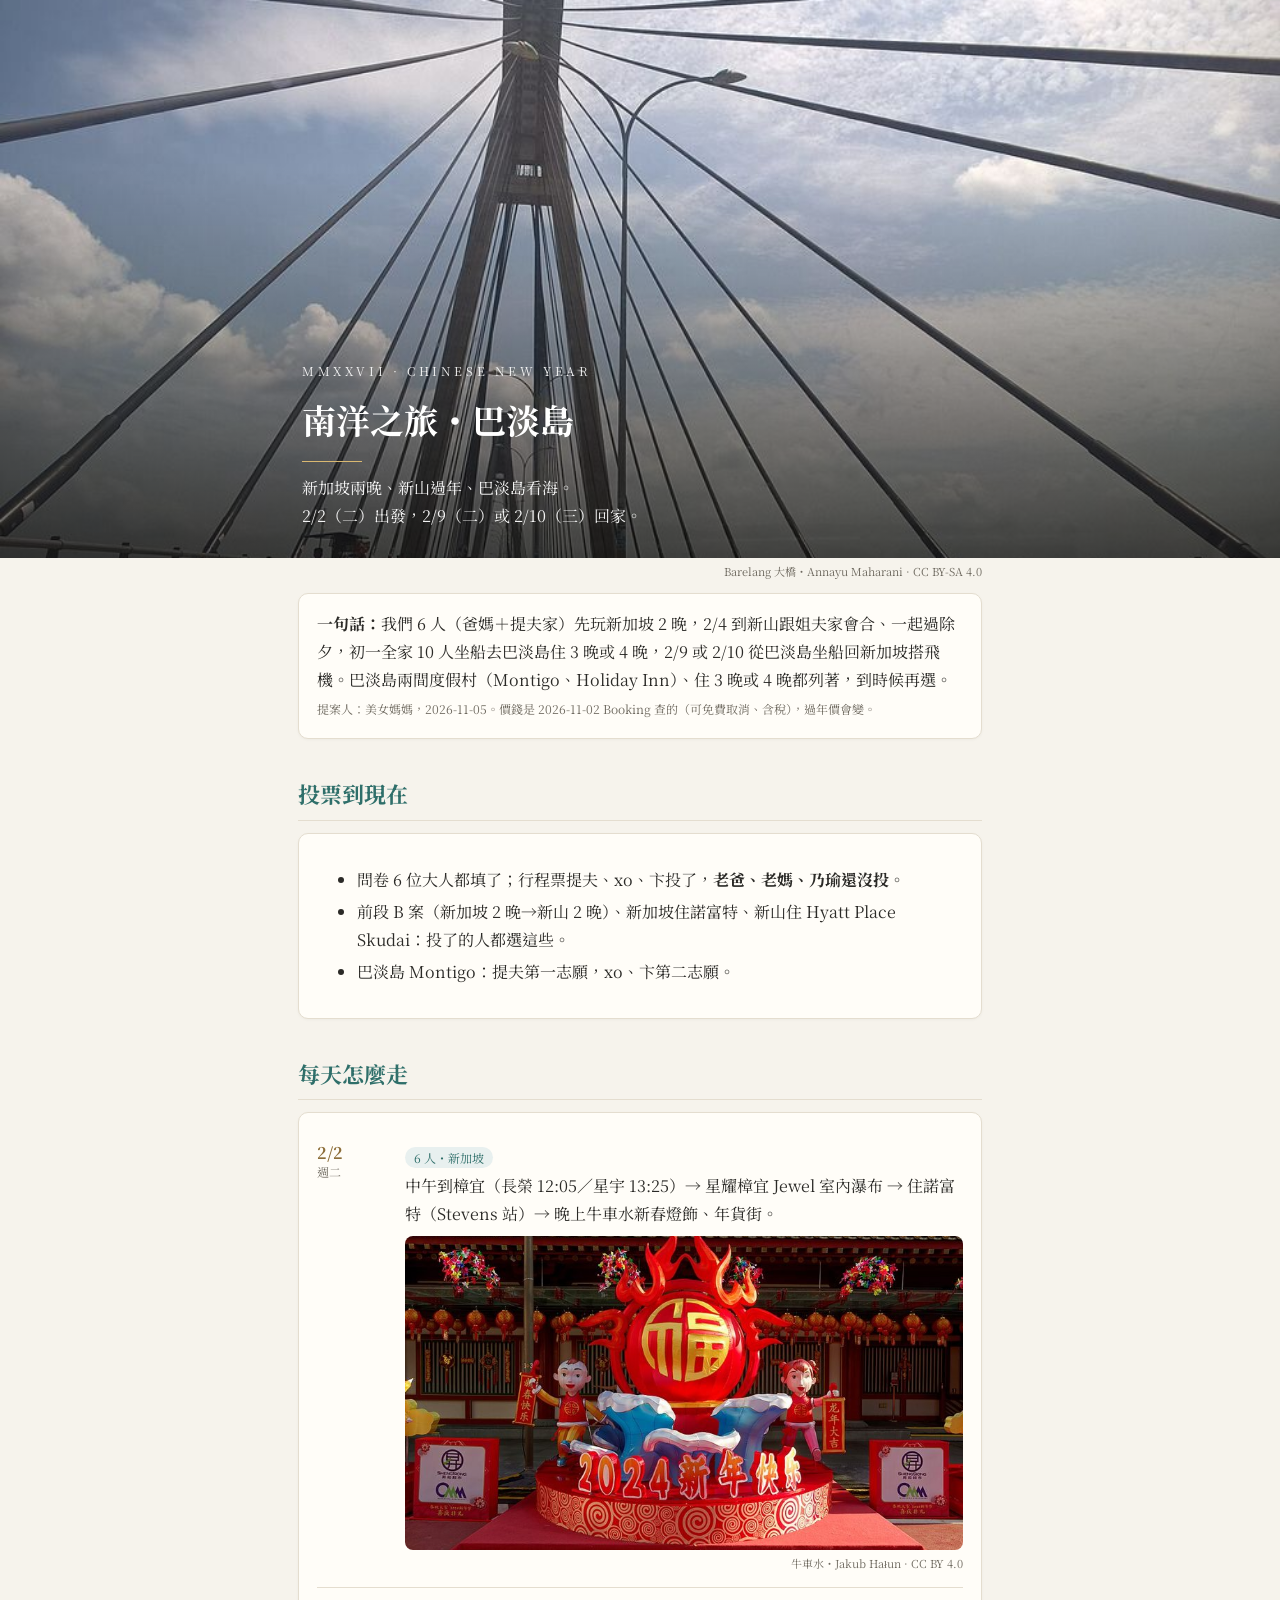
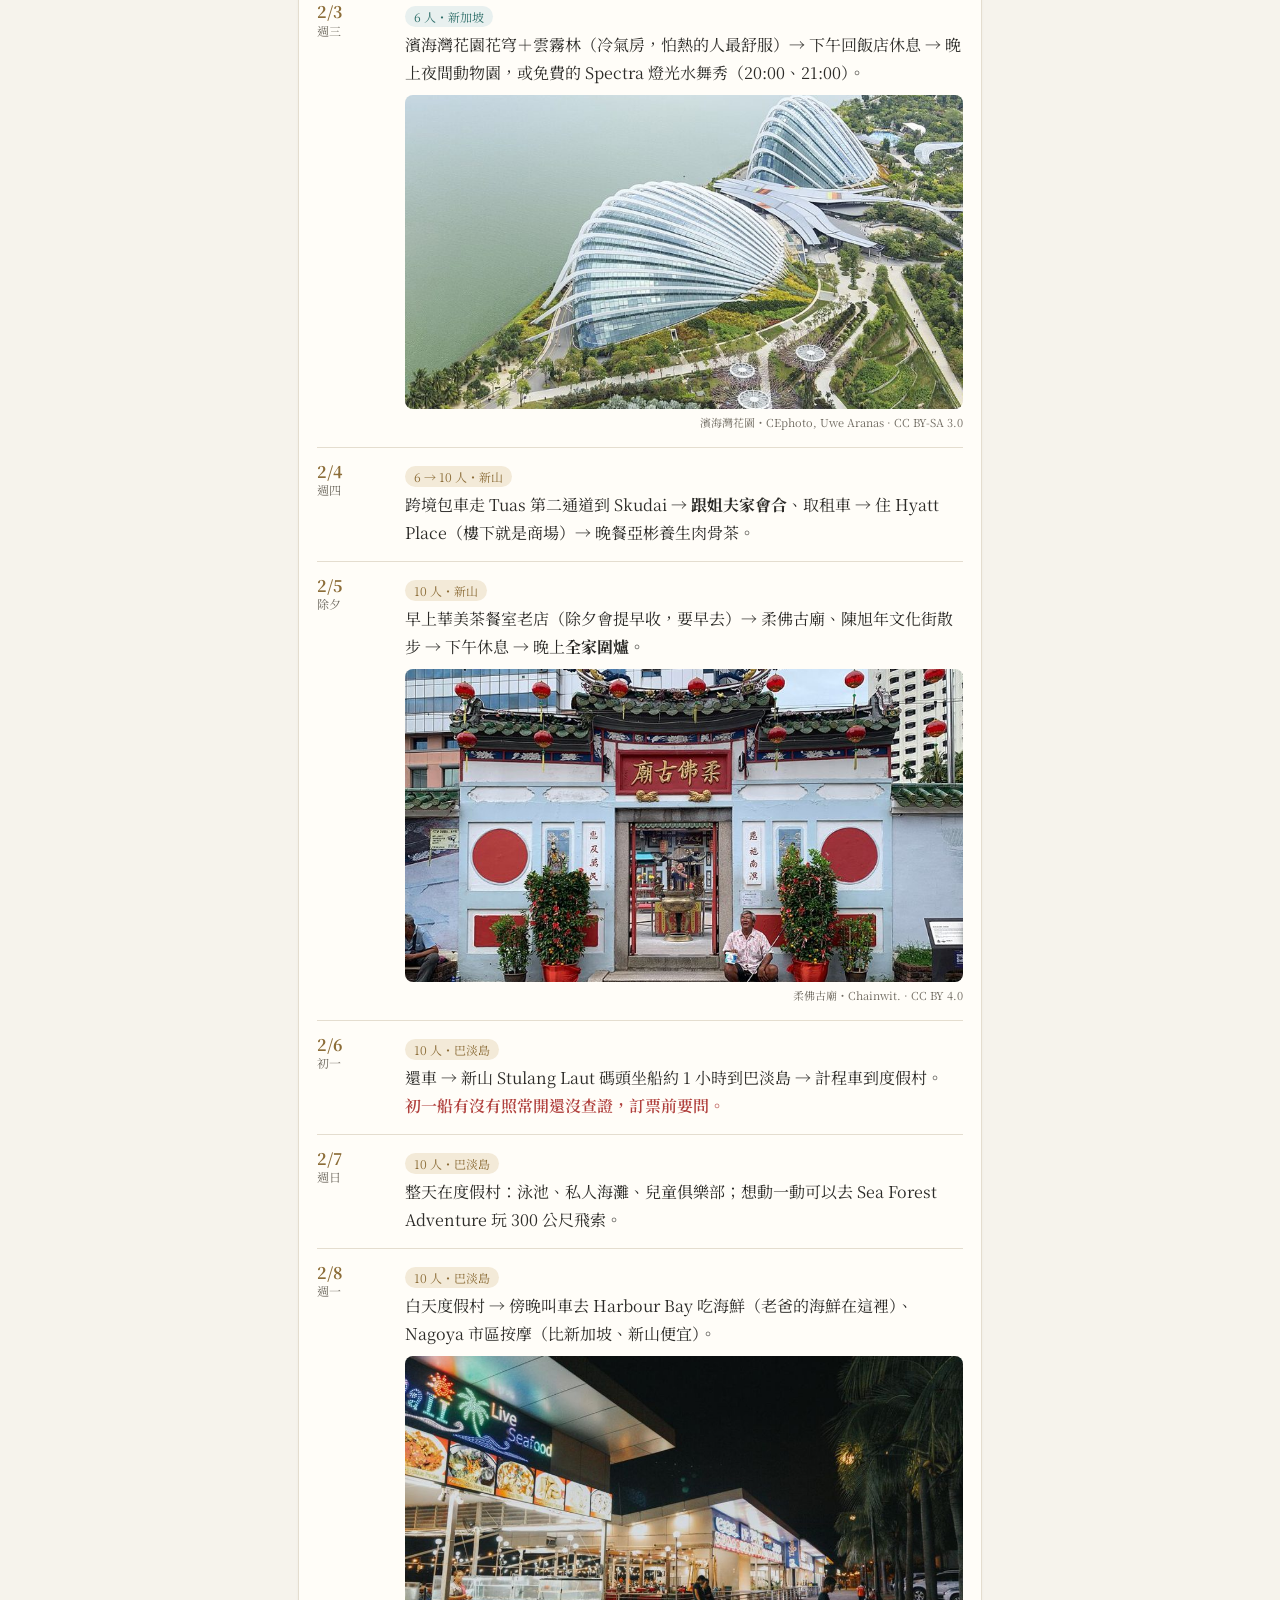
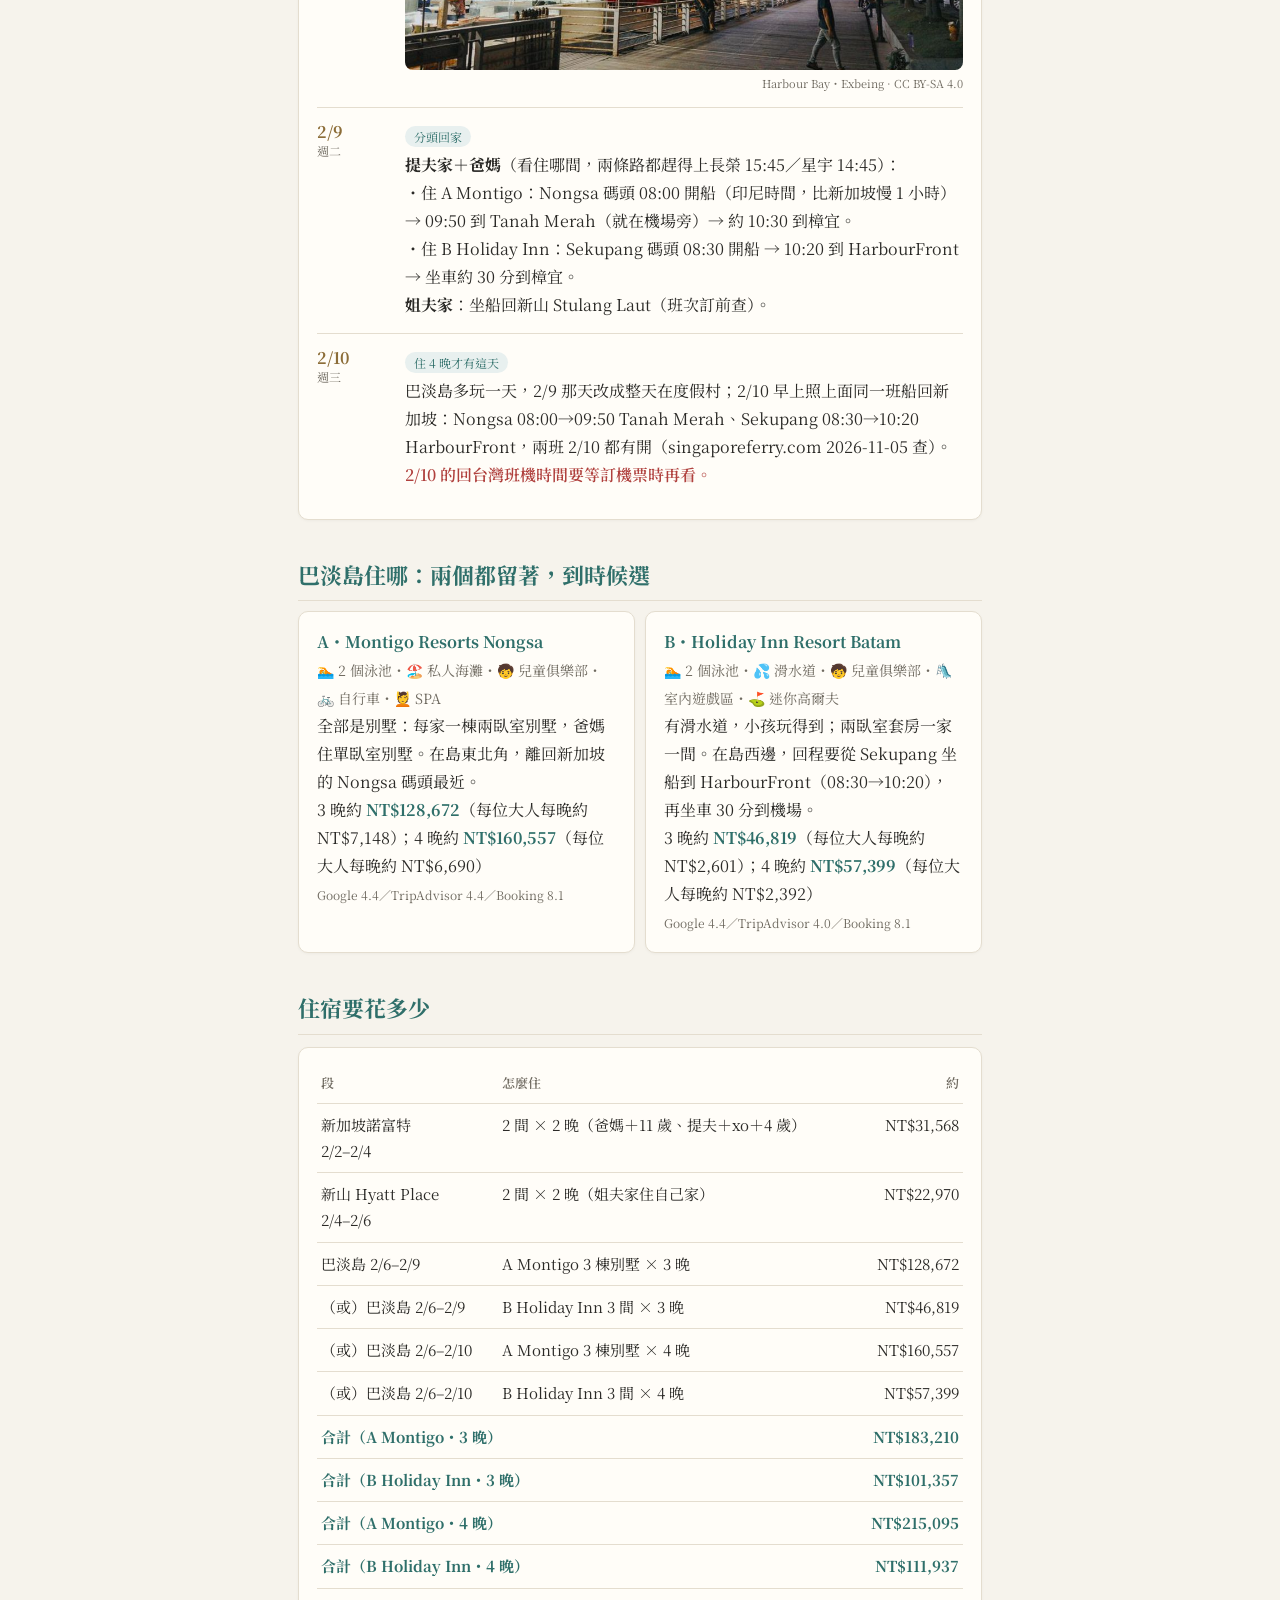
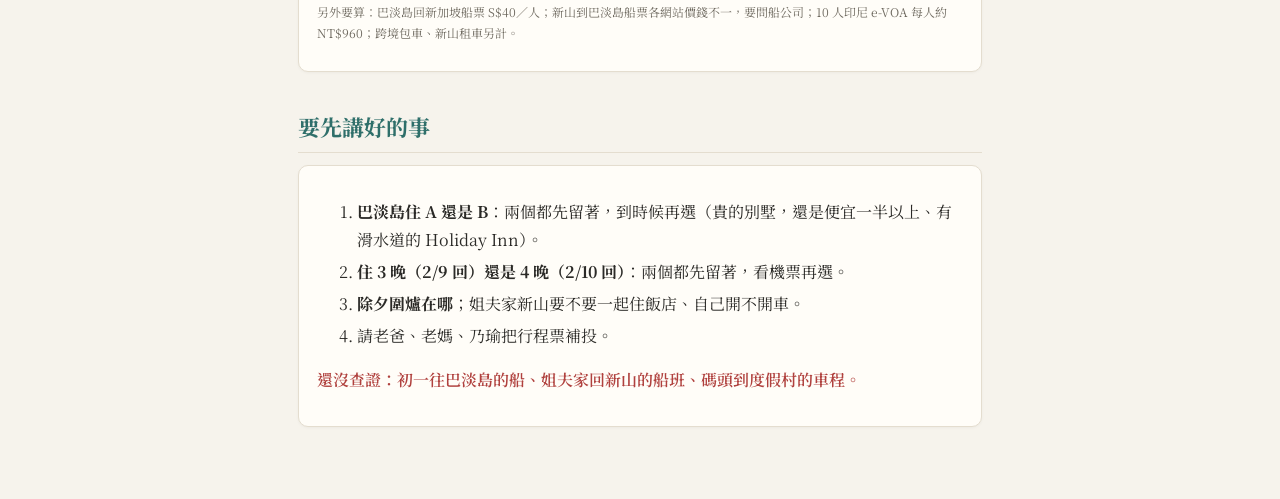
==== batam.html @ 380baaee "加巴淡島完整提案頁（兩間飯店、3/4 晚都列） Co-Authored-By: Claude Opus 5.5 <noreply@anthropic.com>" ====
<!doctype html><html lang="zh-Hant"><head><meta charset="utf-8"><meta name="viewport" content="width=device-width,initial-scale=1">
<title>南洋之旅 2027・巴淡島提案</title>
<link href="https://fonts.googleapis.com/css2?family=Noto+Serif+TC:wght@400;600;700&display=swap" rel="stylesheet">
<style>
:root{--bg:#f6f3ec;--card:#fffdf8;--ink:#2b2a27;--mute:#6f6a60;--line:#e4ddcf;--gold:#8c6d38;--sea:#2f6f6a;--red:#b0413e}
*{box-sizing:border-box}body{margin:0;background:var(--bg);color:var(--ink);font:16px/1.75 "Noto Serif TC",serif}
.wrap{max-width:720px;margin:0 auto;padding:0 18px 60px}
.hero{position:relative;height:62vh;min-height:360px;background:#234 url(https://kuostve.github.io/family-trip/img/area-batam-1.jpg) center/cover;color:#fff;display:flex;align-items:flex-end}
.hero:after{content:"";position:absolute;inset:0;background:linear-gradient(transparent 30%,rgba(0,0,0,.6))}
.hero div{position:relative;z-index:1;padding:28px 22px;max-width:720px;margin:0 auto;width:100%}
.hero small{letter-spacing:.3em;font-size:12px;opacity:.9}.hero h1{font-size:34px;margin:6px 0 4px;font-weight:700}
.hero p{margin:0;opacity:.95}.hero hr{width:60px;border:0;border-top:1px solid #d9b871;margin:12px 0}
.credit{font-size:11px;color:var(--mute);text-align:right;margin:4px 0 0}
h2{font-size:22px;color:var(--sea);margin:36px 0 10px;border-bottom:1px solid var(--line);padding-bottom:6px}
.card{background:var(--card);border:1px solid var(--line);border-radius:10px;padding:16px 18px;margin:12px 0;box-shadow:0 1px 3px rgba(0,0,0,.04)}
.day{display:grid;grid-template-columns:76px 1fr;gap:12px;padding:14px 0;border-bottom:1px solid var(--line)}
.day:last-child{border:0}.d{color:var(--gold);font-weight:700;line-height:1.3}.d span{display:block;font-size:12px;color:var(--mute);font-weight:400}
.who{display:inline-block;font-size:12px;background:#e8f0ef;color:var(--sea);border-radius:20px;padding:0 9px;margin-bottom:4px}
.who.all{background:#f3ead8;color:var(--gold)}
.pic{width:100%;aspect-ratio:16/9;object-fit:cover;border-radius:8px;margin:8px 0 0;display:block}
table{width:100%;border-collapse:collapse;font-size:15px}td,th{border-bottom:1px solid var(--line);padding:8px 4px;text-align:left;vertical-align:top}
th{color:var(--mute);font-weight:600;font-size:13px}.num{text-align:right;white-space:nowrap}
.tot td{font-weight:700;color:var(--sea)}.warn{color:var(--red);font-weight:600}
.opt{display:grid;grid-template-columns:1fr 1fr;gap:10px}.opt .card{margin:0}
.opt b{color:var(--sea)}.fac{font-size:14px;color:var(--mute)}
ol li,ul li{margin:4px 0}.src{font-size:12px;color:var(--mute)}
a{color:var(--sea)}
@media(max-width:480px){.opt{grid-template-columns:1fr}.hero h1{font-size:28px}}
</style></head><body>
<header class="hero"><div><small>MMXXVII · CHINESE NEW YEAR</small><h1>南洋之旅・巴淡島</h1><hr><p>新加坡兩晚、新山過年、巴淡島看海。<br>2/2（二）出發，2/9（二）或 2/10（三）回家。</p></div></header>
<div class="wrap">
<p class="credit">Barelang 大橋・Annayu Maharani · CC BY-SA 4.0</p>

<div class="card"><b>一句話：</b>我們 6 人（爸媽＋提夫家）先玩新加坡 2 晚，2/4 到新山跟姐夫家會合、一起過除夕，初一全家 10 人坐船去巴淡島住 3 晚或 4 晚，2/9 或 2/10 從巴淡島坐船回新加坡搭飛機。巴淡島兩間度假村（Montigo、Holiday Inn）、住 3 晚或 4 晚都列著，到時候再選。<br><span class="src">提案人：美女媽媽，2026-11-05。價錢是 2026-11-02 Booking 查的（可免費取消、含稅），過年價會變。</span></div>

<h2>投票到現在</h2>
<div class="card"><ul>
<li>問卷 6 位大人都填了；行程票提夫、xo、卞投了，<b>老爸、老媽、乃瑜還沒投</b>。</li>
<li>前段 B 案（新加坡 2 晚→新山 2 晚）、新加坡住諾富特、新山住 Hyatt Place Skudai：投了的人都選這些。</li>
<li>巴淡島 Montigo：提夫第一志願，xo、卞第二志願。</li>
</ul></div>

<h2>每天怎麼走</h2>
<div class="card">
<div class="day"><div class="d">2/2<span>週二</span></div><div><span class="who">6 人・新加坡</span><br>中午到樟宜（長榮 12:05／星宇 13:25）→ 星耀樟宜 Jewel 室內瀑布 → 住諾富特（Stevens 站）→ 晚上牛車水新春燈飾、年貨街。<img class="pic" src="https://kuostve.github.io/family-trip/img/pic-s1.jpg" alt="牛車水新春燈飾"><p class="credit">牛車水・Jakub Hałun · CC BY 4.0</p></div></div>
<div class="day"><div class="d">2/3<span>週三</span></div><div><span class="who">6 人・新加坡</span><br>濱海灣花園花穹＋雲霧林（冷氣房，怕熱的人最舒服）→ 下午回飯店休息 → 晚上夜間動物園，或免費的 Spectra 燈光水舞秀（20:00、21:00）。<img class="pic" src="https://kuostve.github.io/family-trip/img/pic-a22.jpg" alt="濱海灣花園"><p class="credit">濱海灣花園・CEphoto, Uwe Aranas · CC BY-SA 3.0</p></div></div>
<div class="day"><div class="d">2/4<span>週四</span></div><div><span class="who all">6 → 10 人・新山</span><br>跨境包車走 Tuas 第二通道到 Skudai → <b>跟姐夫家會合</b>、取租車 → 住 Hyatt Place（樓下就是商場）→ 晚餐亞彬養生肉骨茶。</div></div>
<div class="day"><div class="d">2/5<span>除夕</span></div><div><span class="who all">10 人・新山</span><br>早上華美茶餐室老店（除夕會提早收，要早去）→ 柔佛古廟、陳旭年文化街散步 → 下午休息 → 晚上<b>全家圍爐</b>。<img class="pic" src="https://kuostve.github.io/family-trip/img/pic-a14.jpg" alt="柔佛古廟"><p class="credit">柔佛古廟・Chainwit. · CC BY 4.0</p></div></div>
<div class="day"><div class="d">2/6<span>初一</span></div><div><span class="who all">10 人・巴淡島</span><br>還車 → 新山 Stulang Laut 碼頭坐船約 1 小時到巴淡島 → 計程車到度假村。<br><span class="warn">初一船有沒有照常開還沒查證，訂票前要問。</span></div></div>
<div class="day"><div class="d">2/7<span>週日</span></div><div><span class="who all">10 人・巴淡島</span><br>整天在度假村：泳池、私人海灘、兒童俱樂部；想動一動可以去 Sea Forest Adventure 玩 300 公尺飛索。</div></div>
<div class="day"><div class="d">2/8<span>週一</span></div><div><span class="who all">10 人・巴淡島</span><br>白天度假村 → 傍晚叫車去 Harbour Bay 吃海鮮（老爸的海鮮在這裡）、Nagoya 市區按摩（比新加坡、新山便宜）。<img class="pic" src="https://kuostve.github.io/family-trip/img/area-batam-2.jpg" alt="Harbour Bay 海鮮餐廳"><p class="credit">Harbour Bay・Exbeing · CC BY-SA 4.0</p></div></div>
<div class="day"><div class="d">2/9<span>週二</span></div><div><span class="who">分頭回家</span><br><b>提夫家＋爸媽</b>（看住哪間，兩條路都趕得上長榮 15:45／星宇 14:45）：<br>・住 A Montigo：Nongsa 碼頭 08:00 開船（印尼時間，比新加坡慢 1 小時）→ 09:50 到 Tanah Merah（就在機場旁）→ 約 10:30 到樟宜。<br>・住 B Holiday Inn：Sekupang 碼頭 08:30 開船 → 10:20 到 HarbourFront → 坐車約 30 分到樟宜。<br><b>姐夫家</b>：坐船回新山 Stulang Laut（班次訂前查）。</div></div>
<div class="day"><div class="d">2/10<span>週三</span></div><div><span class="who">住 4 晚才有這天</span><br>巴淡島多玩一天，2/9 那天改成整天在度假村；2/10 早上照上面同一班船回新加坡：Nongsa 08:00→09:50 Tanah Merah、Sekupang 08:30→10:20 HarbourFront，兩班 2/10 都有開（singaporeferry.com 2026-11-05 查）。<br><span class="warn">2/10 的回台灣班機時間要等訂機票時再看。</span></div></div>
</div>

<h2>巴淡島住哪：兩個都留著，到時候選</h2>
<div class="opt">
<div class="card"><b>A・Montigo Resorts Nongsa</b><br><span class="fac">🏊 2 個泳池・🏖️ 私人海灘・🧒 兒童俱樂部・🚲 自行車・💆 SPA</span><br>全部是別墅：每家一棟兩臥室別墅，爸媽住單臥室別墅。在島東北角，離回新加坡的 Nongsa 碼頭最近。<br>3 晚約 <b>NT$128,672</b>（每位大人每晚約 NT$7,148）；4 晚約 <b>NT$160,557</b>（每位大人每晚約 NT$6,690）<br><span class="src">Google 4.4／TripAdvisor 4.4／Booking 8.1</span></div>
<div class="card"><b>B・Holiday Inn Resort Batam</b><br><span class="fac">🏊 2 個泳池・💦 滑水道・🧒 兒童俱樂部・🛝 室內遊戲區・⛳ 迷你高爾夫</span><br>有滑水道，小孩玩得到；兩臥室套房一家一間。在島西邊，回程要從 Sekupang 坐船到 HarbourFront（08:30→10:20），再坐車 30 分到機場。<br>3 晚約 <b>NT$46,819</b>（每位大人每晚約 NT$2,601）；4 晚約 <b>NT$57,399</b>（每位大人每晚約 NT$2,392）<br><span class="src">Google 4.4／TripAdvisor 4.0／Booking 8.1</span></div>
</div>

<h2>住宿要花多少</h2>
<div class="card"><table>
<tr><th>段</th><th>怎麼住</th><th class="num">約</th></tr>
<tr><td>新加坡諾富特<br>2/2–2/4</td><td>2 間 × 2 晚（爸媽＋11 歲、提夫＋xo＋4 歲）</td><td class="num">NT$31,568</td></tr>
<tr><td>新山 Hyatt Place<br>2/4–2/6</td><td>2 間 × 2 晚（姐夫家住自己家）</td><td class="num">NT$22,970</td></tr>
<tr><td>巴淡島 2/6–2/9</td><td>A Montigo 3 棟別墅 × 3 晚</td><td class="num">NT$128,672</td></tr>
<tr><td>（或）巴淡島 2/6–2/9</td><td>B Holiday Inn 3 間 × 3 晚</td><td class="num">NT$46,819</td></tr>
<tr><td>（或）巴淡島 2/6–2/10</td><td>A Montigo 3 棟別墅 × 4 晚</td><td class="num">NT$160,557</td></tr>
<tr><td>（或）巴淡島 2/6–2/10</td><td>B Holiday Inn 3 間 × 4 晚</td><td class="num">NT$57,399</td></tr>
<tr class="tot"><td colspan="2">合計（A Montigo・3 晚）</td><td class="num">NT$183,210</td></tr>
<tr class="tot"><td colspan="2">合計（B Holiday Inn・3 晚）</td><td class="num">NT$101,357</td></tr>
<tr class="tot"><td colspan="2">合計（A Montigo・4 晚）</td><td class="num">NT$215,095</td></tr>
<tr class="tot"><td colspan="2">合計（B Holiday Inn・4 晚）</td><td class="num">NT$111,937</td></tr>
</table>
<p class="src">另外要算：巴淡島回新加坡船票 S$40／人；新山到巴淡島船票各網站價錢不一，要問船公司；10 人印尼 e-VOA 每人約 NT$960；跨境包車、新山租車另計。</p></div>

<h2>要先講好的事</h2>
<div class="card"><ol>
<li><b>巴淡島住 A 還是 B</b>：兩個都先留著，到時候再選（貴的別墅，還是便宜一半以上、有滑水道的 Holiday Inn）。</li>
<li><b>住 3 晚（2/9 回）還是 4 晚（2/10 回）</b>：兩個都先留著，看機票再選。</li>
<li><b>除夕圍爐在哪</b>；姐夫家新山要不要一起住飯店、自己開不開車。</li>
<li>請老爸、老媽、乃瑜把行程票補投。</li>
</ol>
<p class="warn">還沒查證：初一往巴淡島的船、姐夫家回新山的船班、碼頭到度假村的車程。</p></div>
</div></body></html>
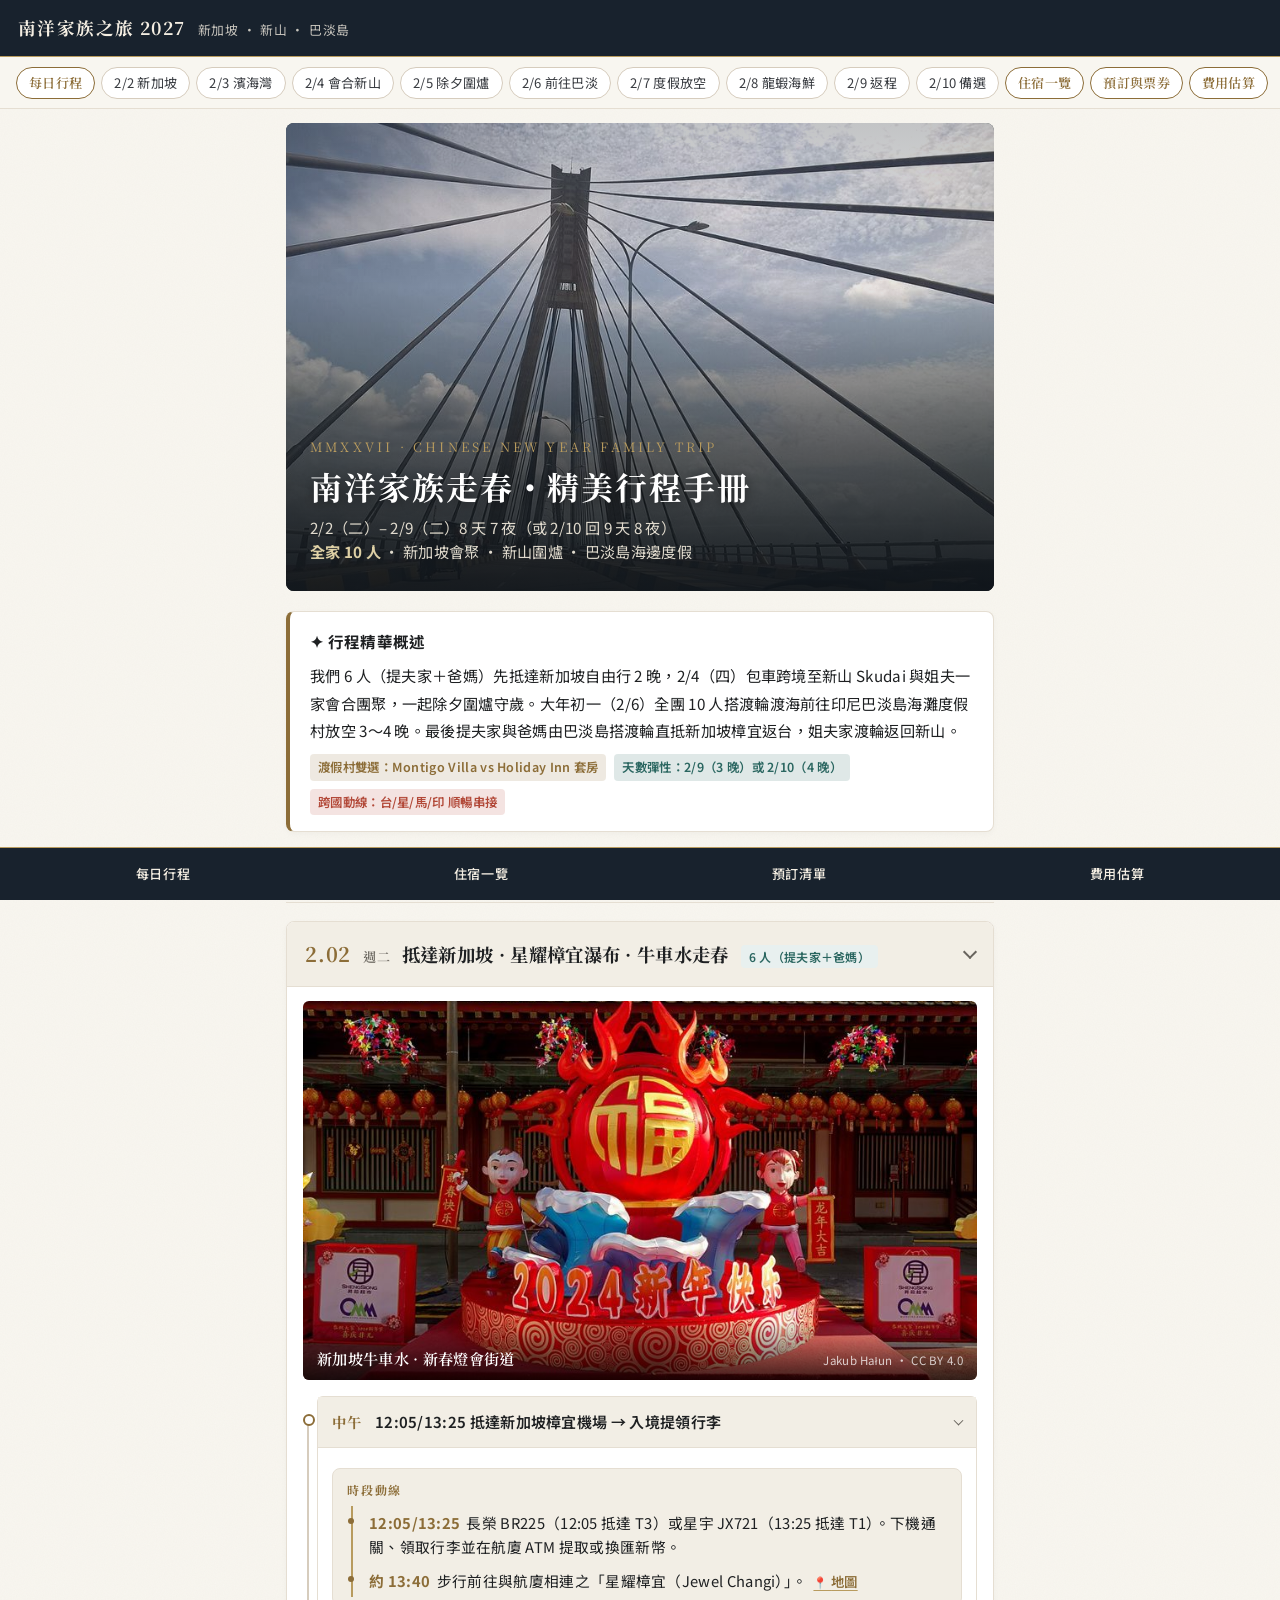
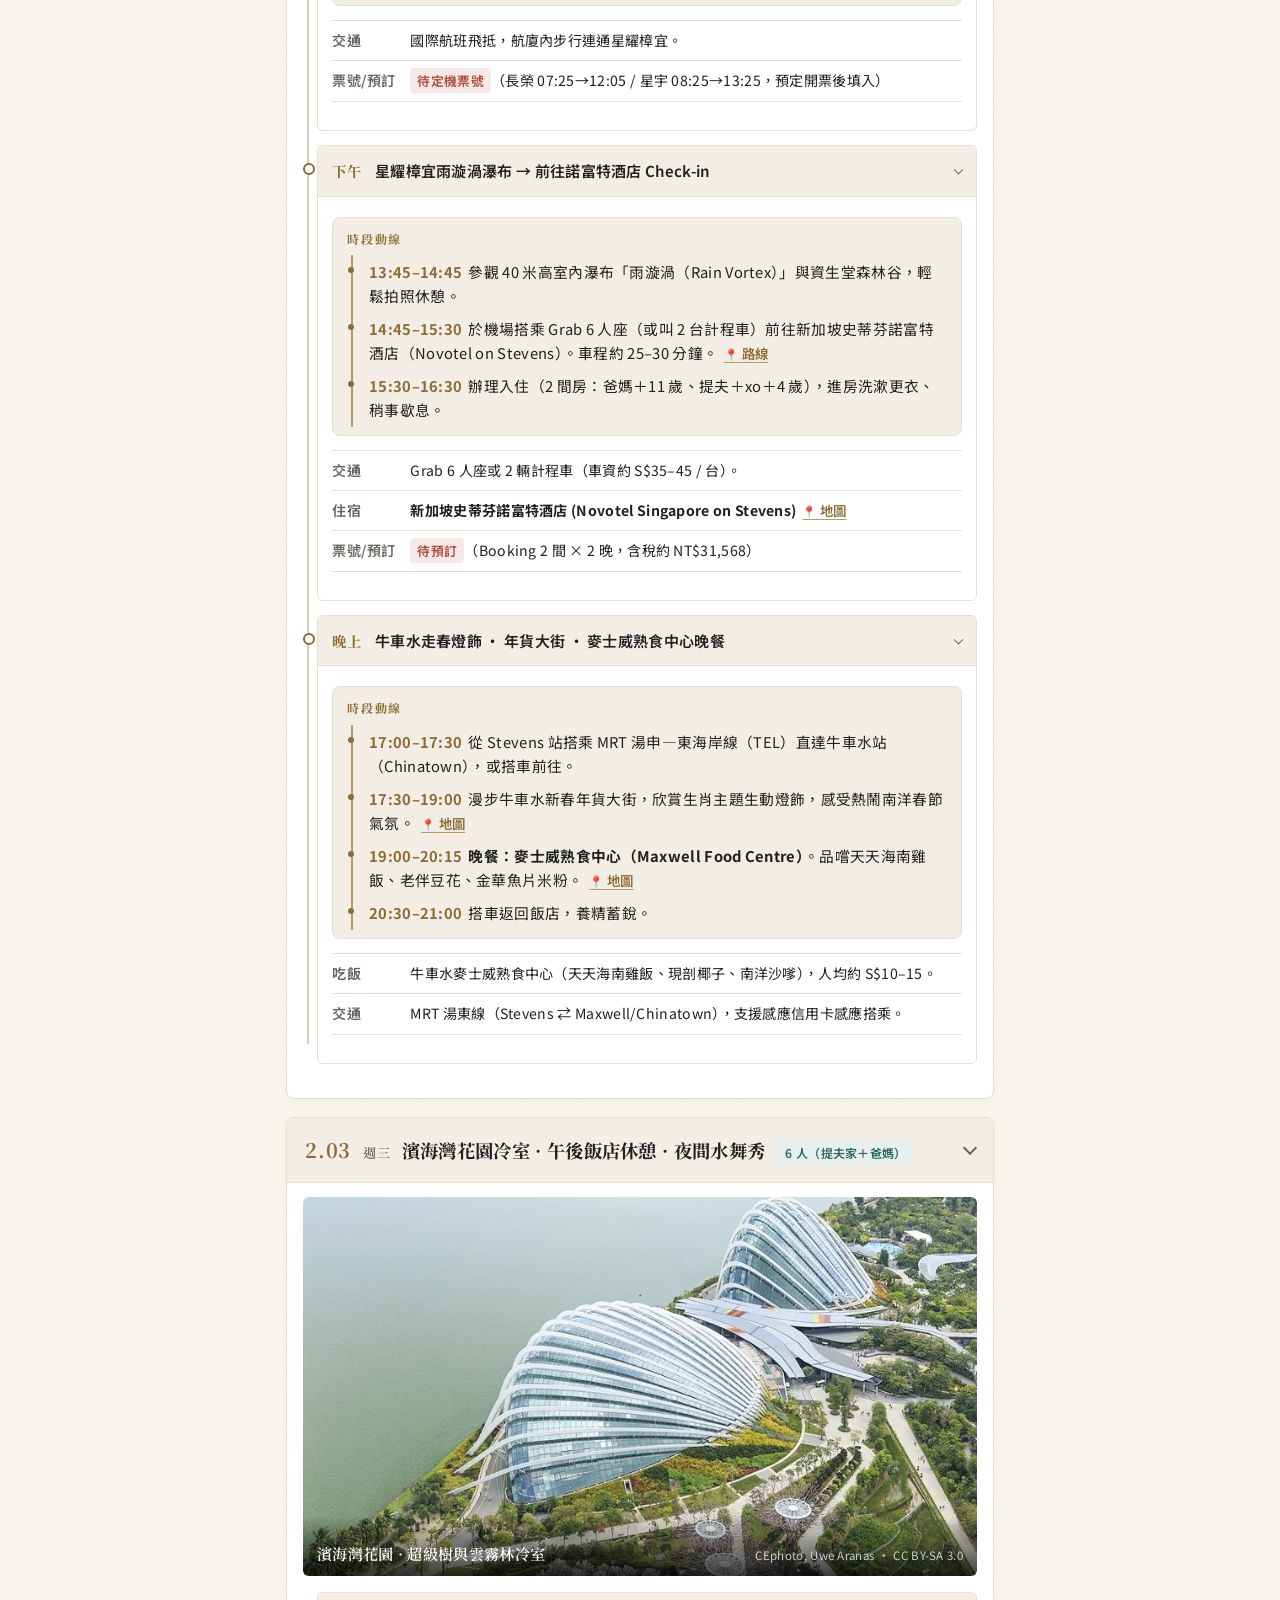
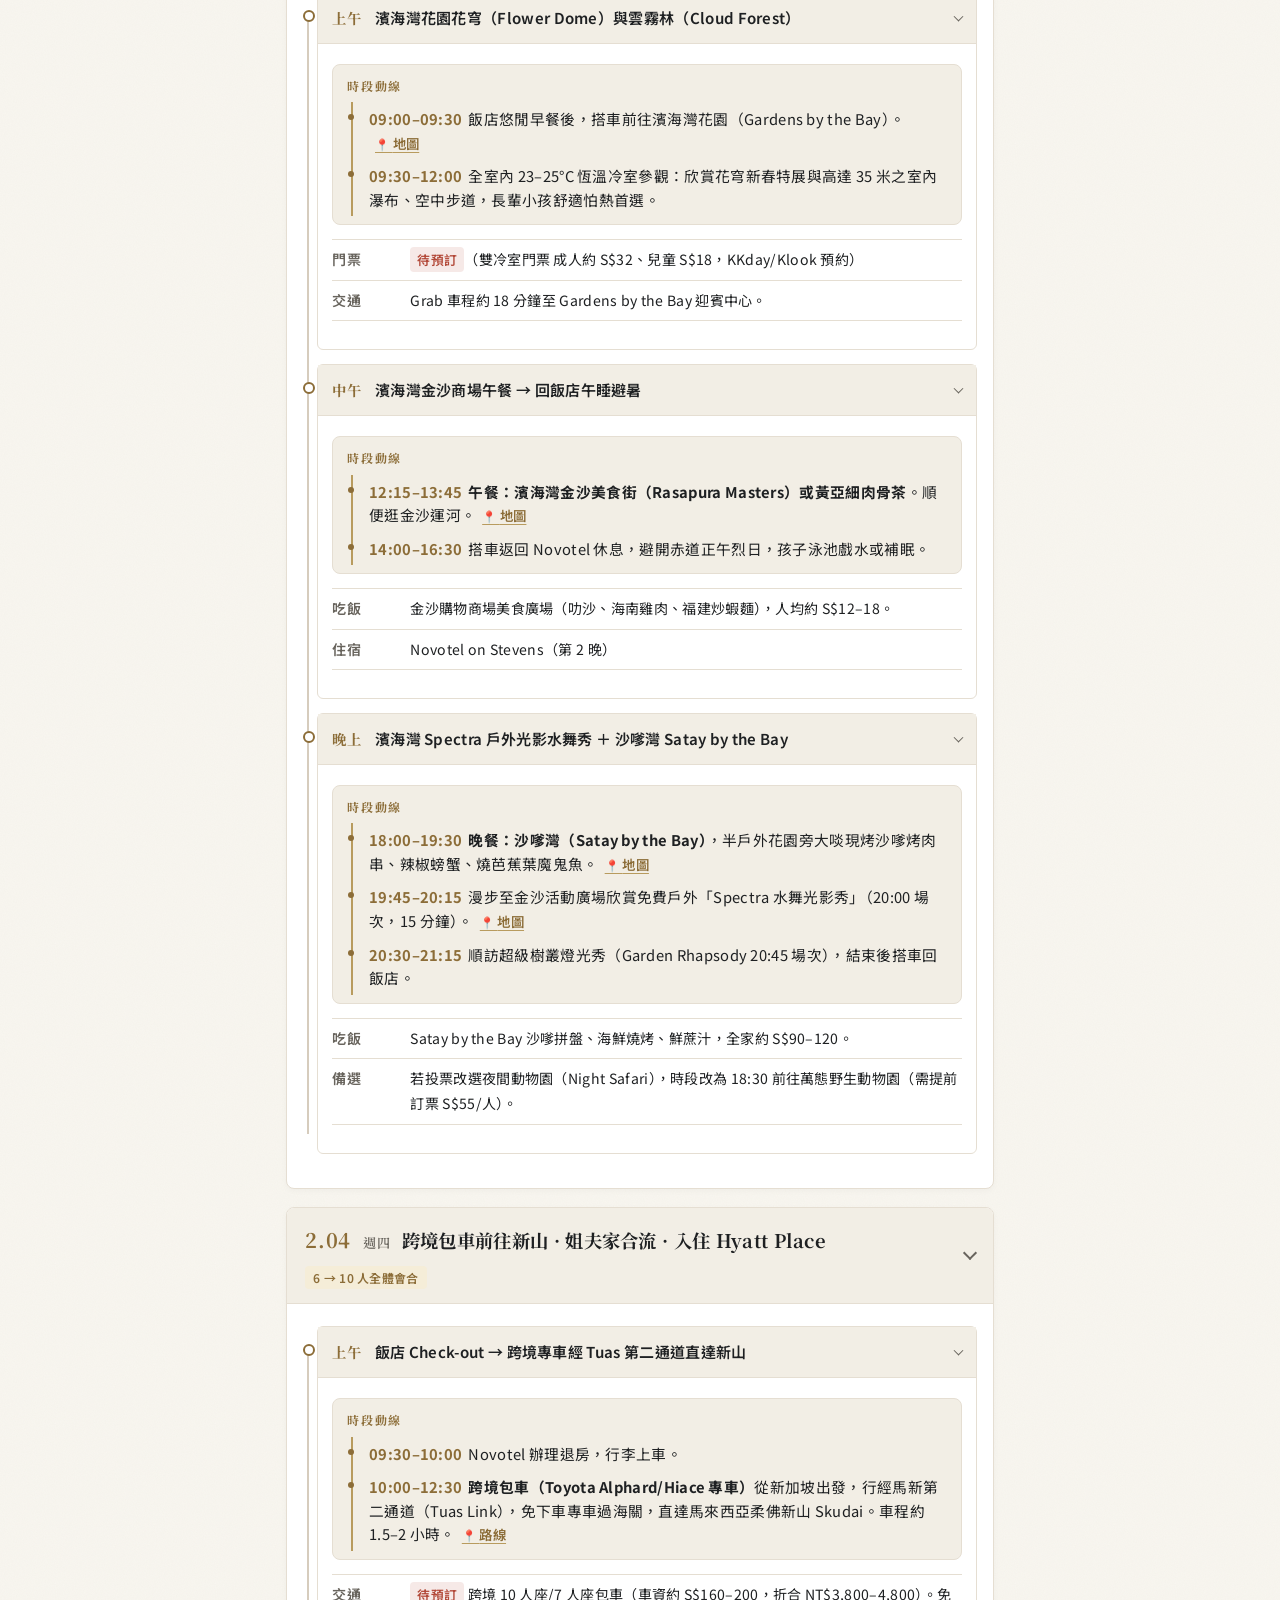
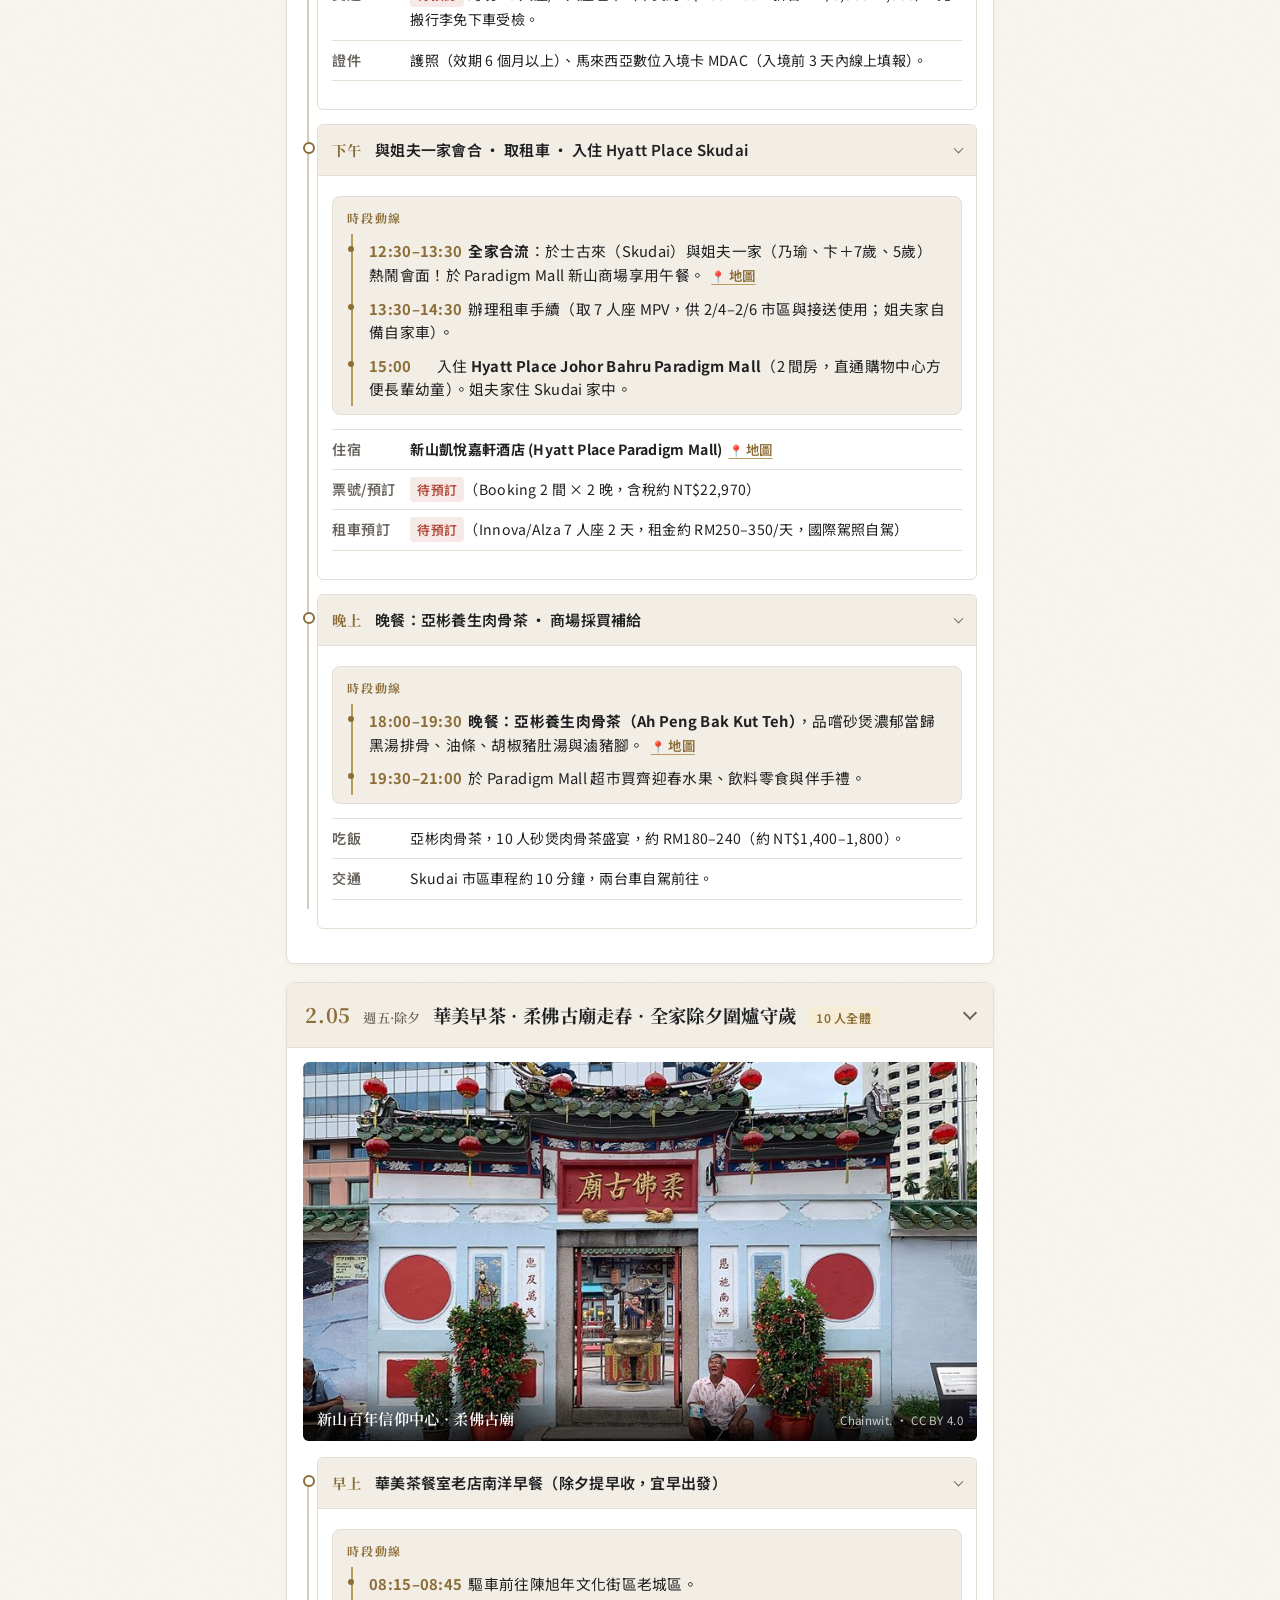
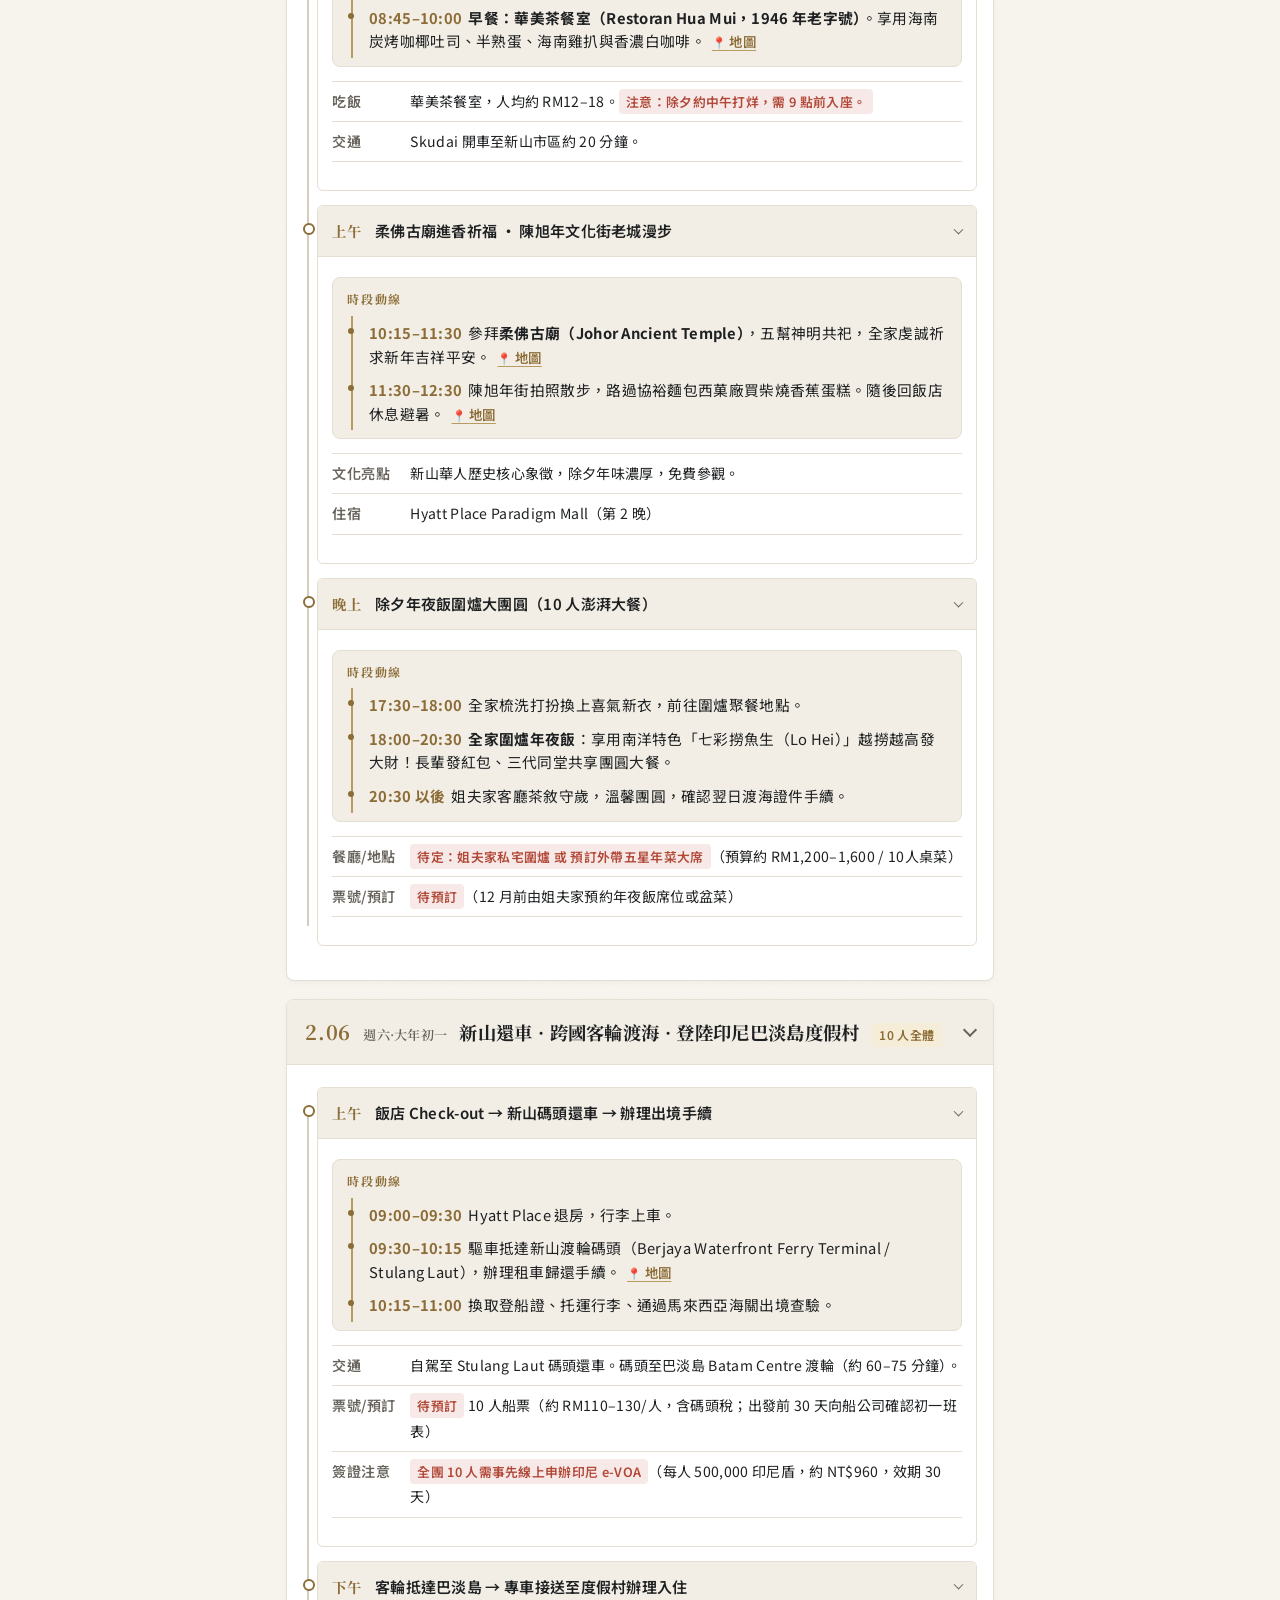
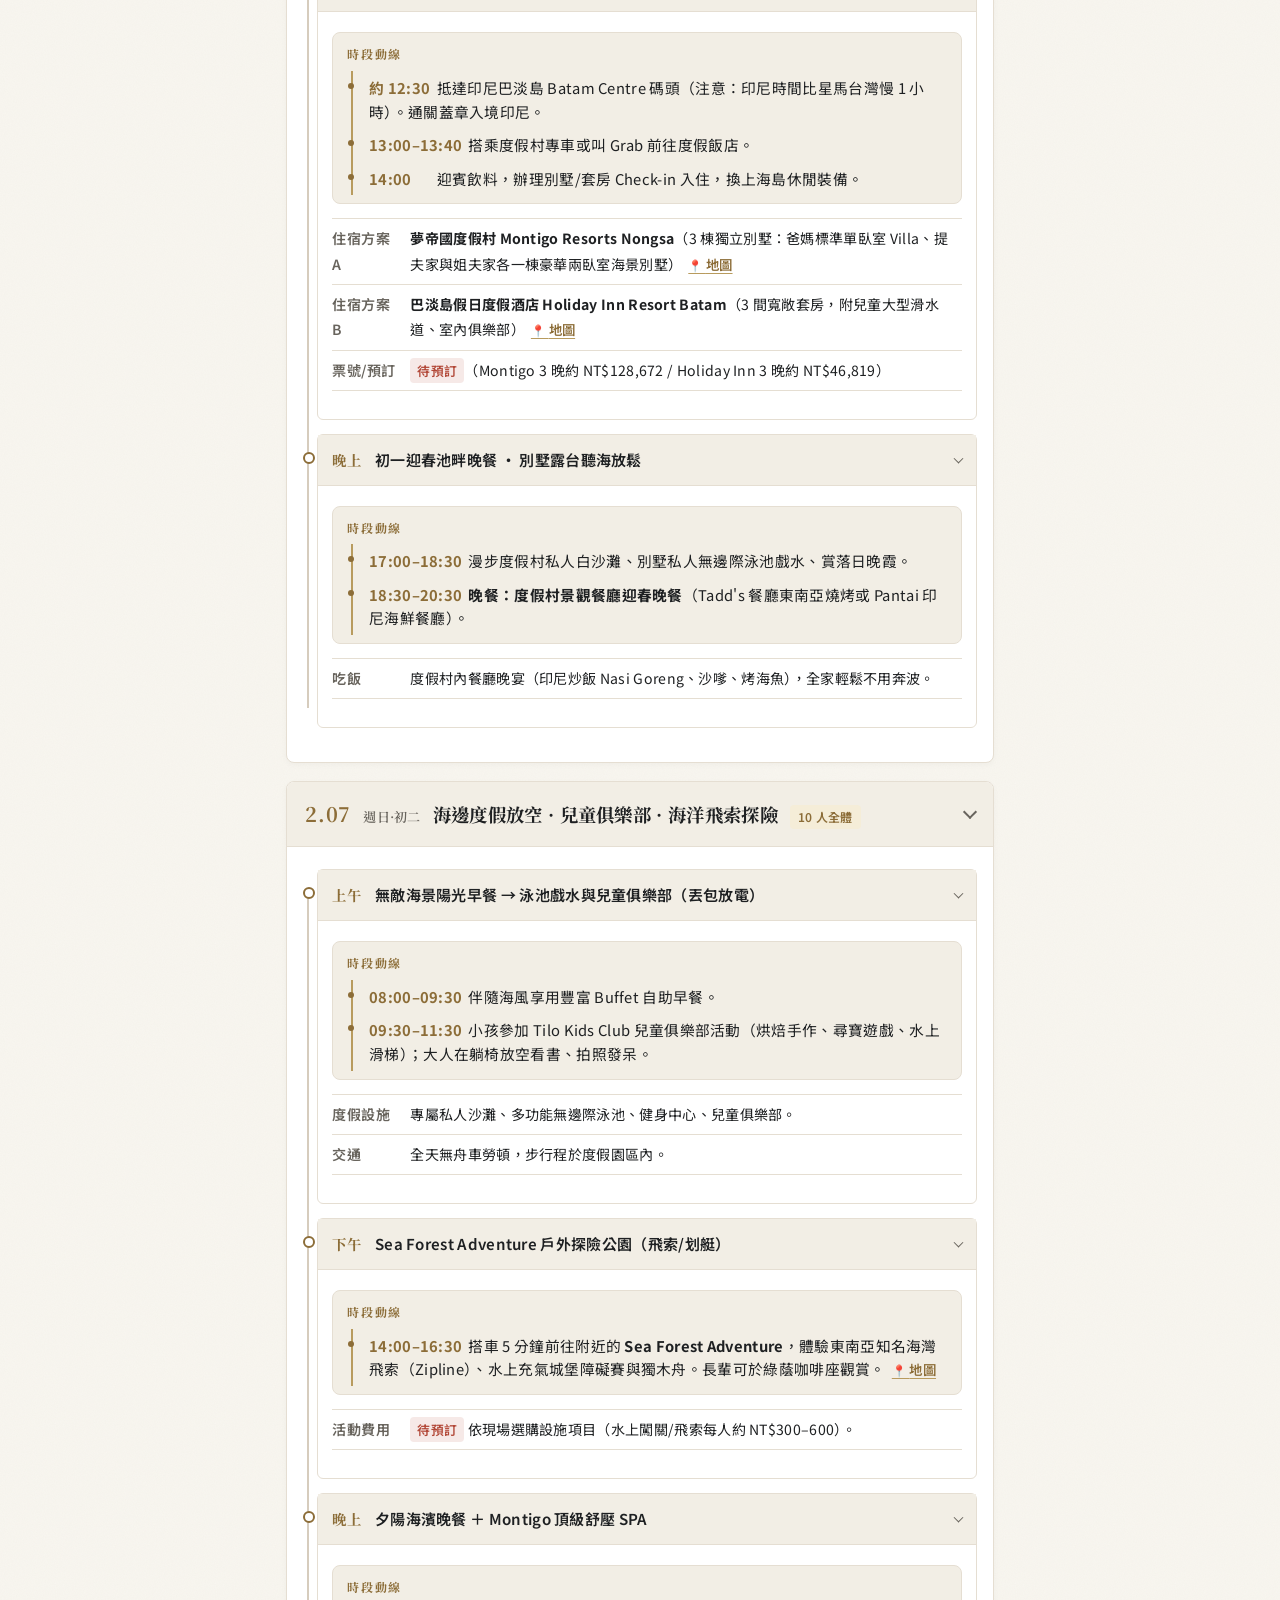
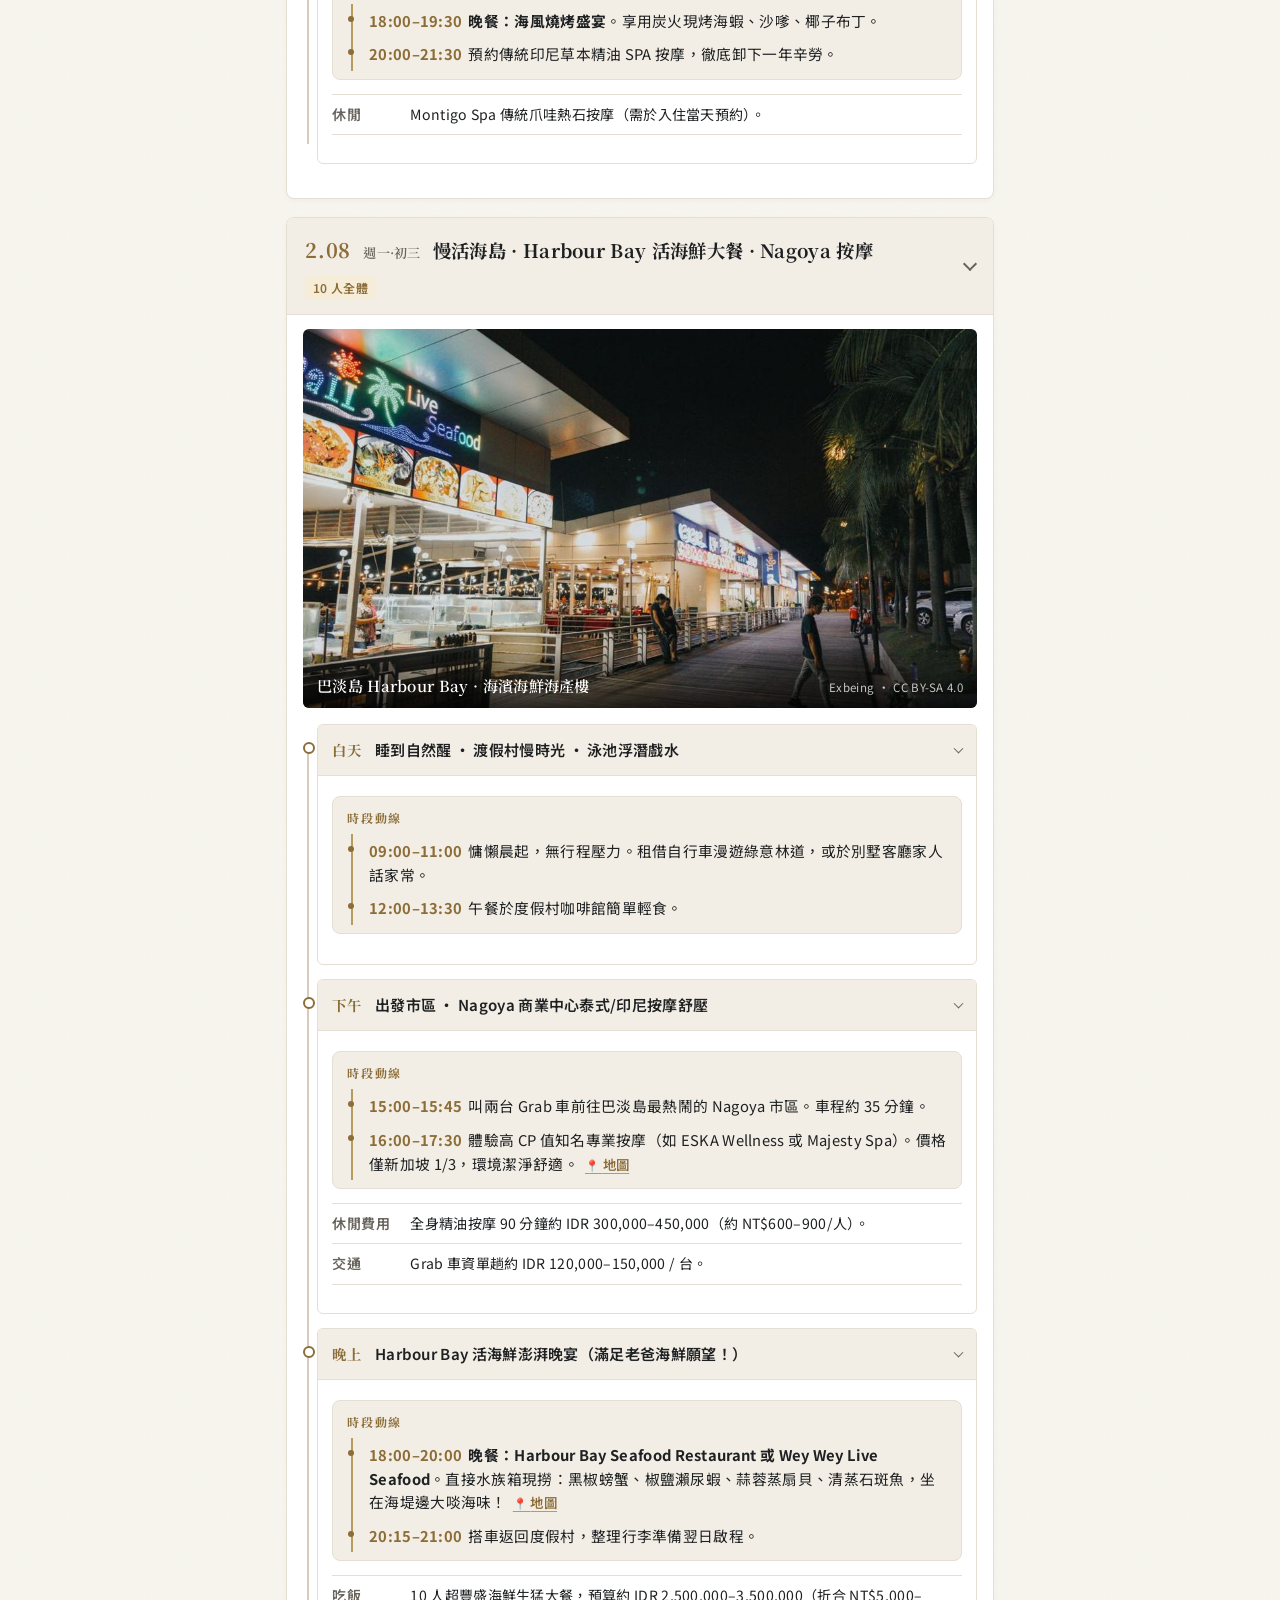
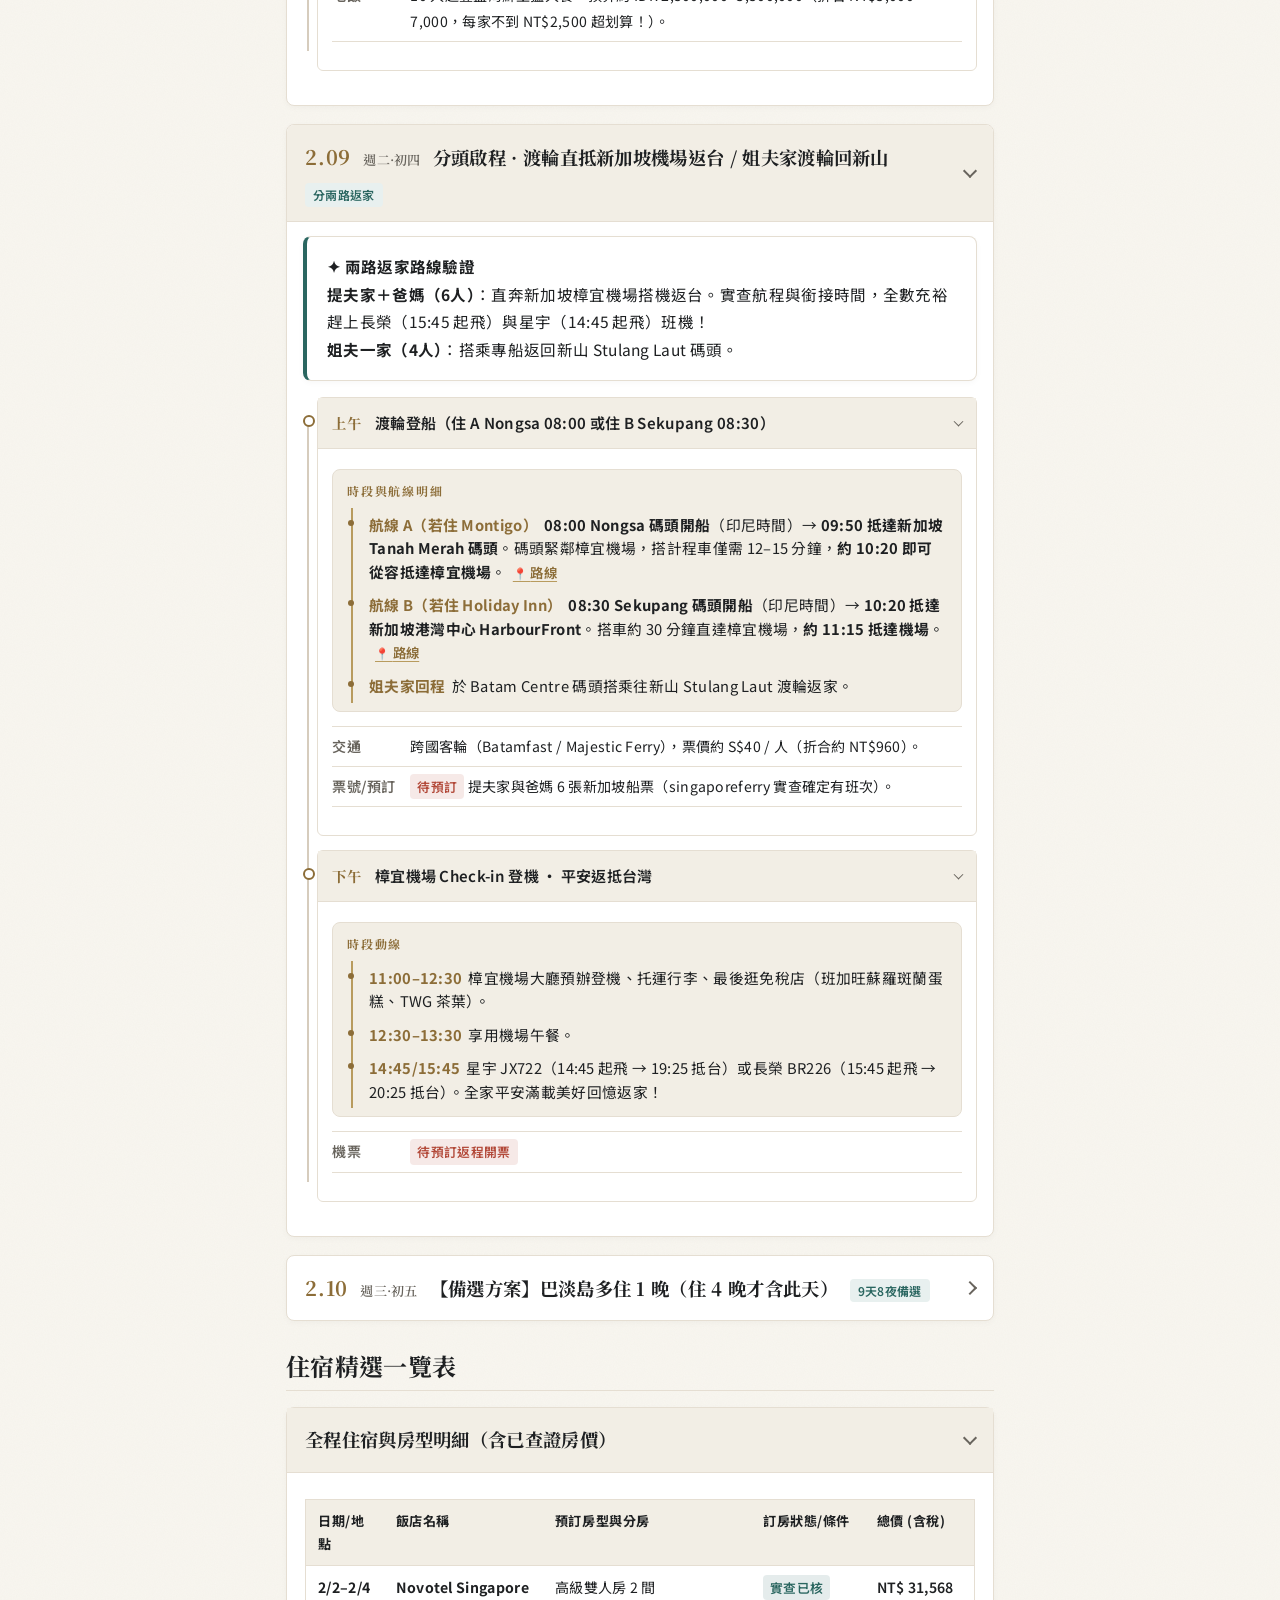
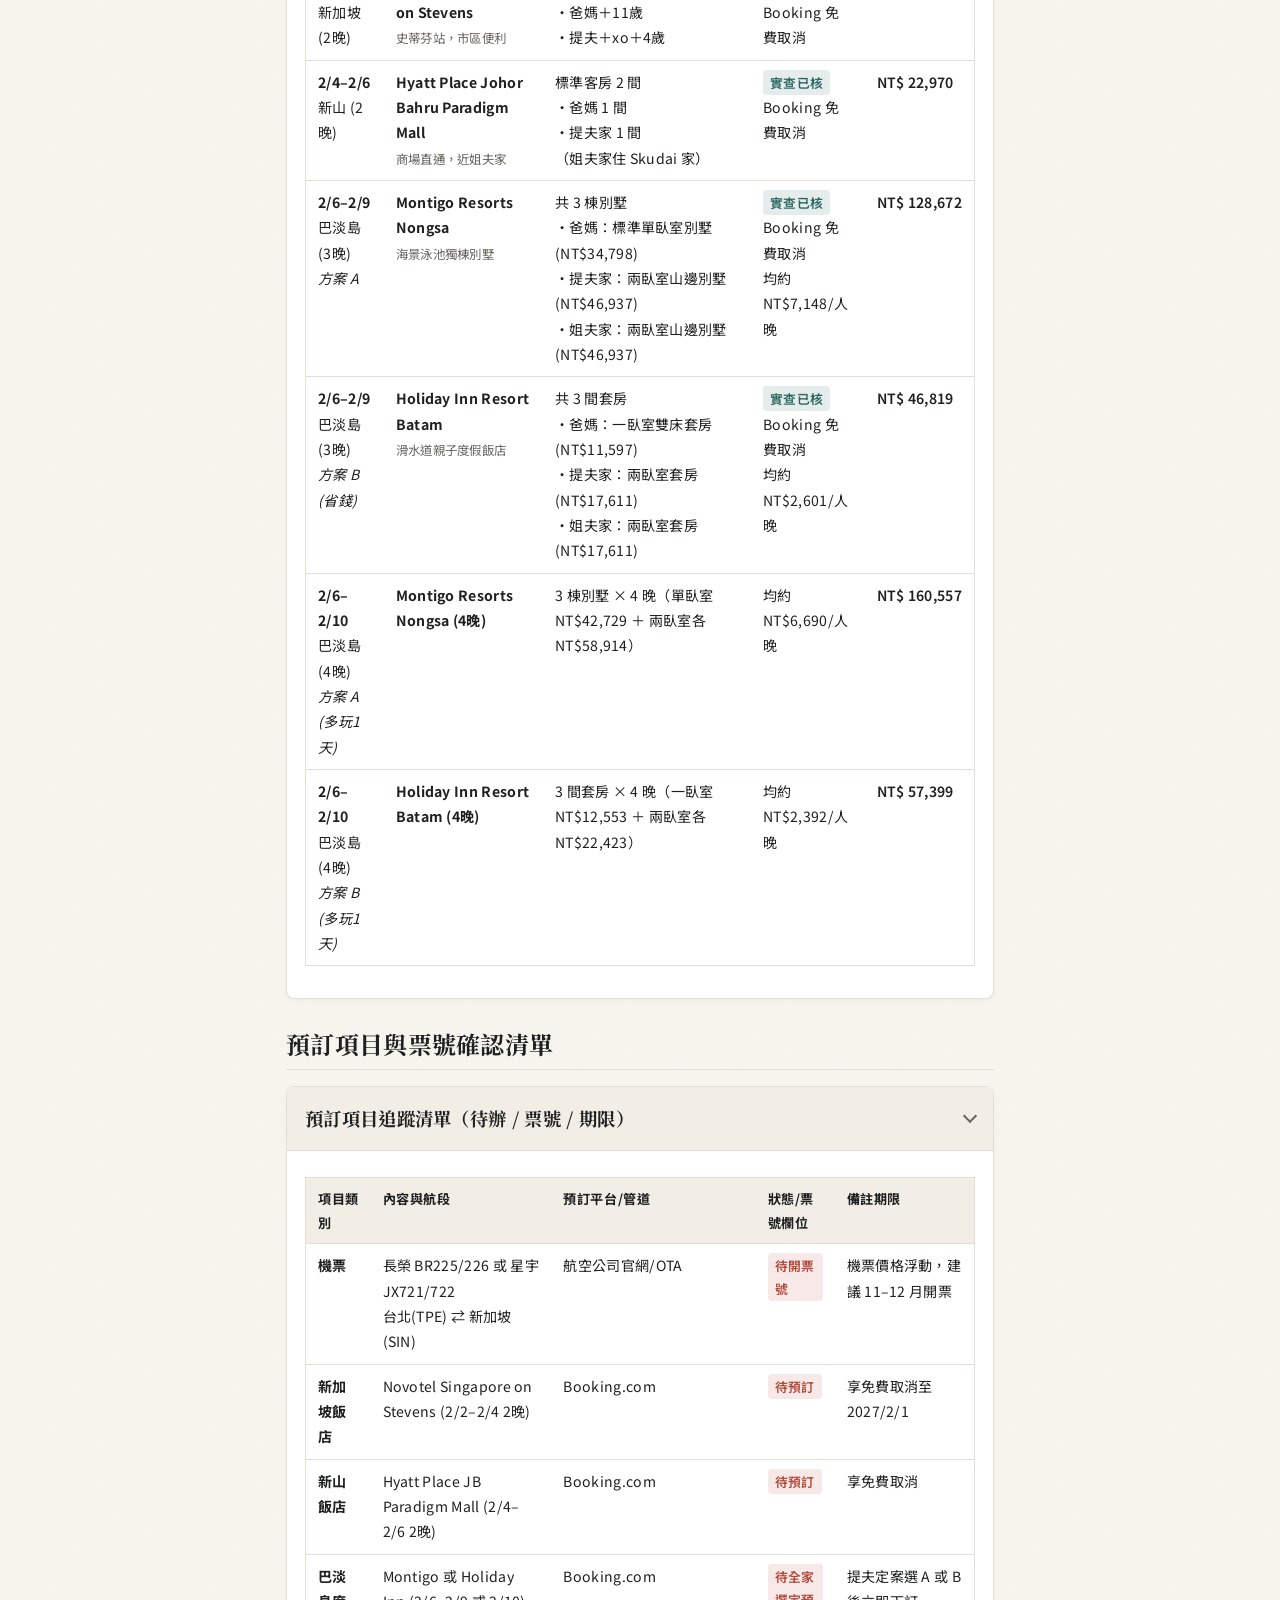
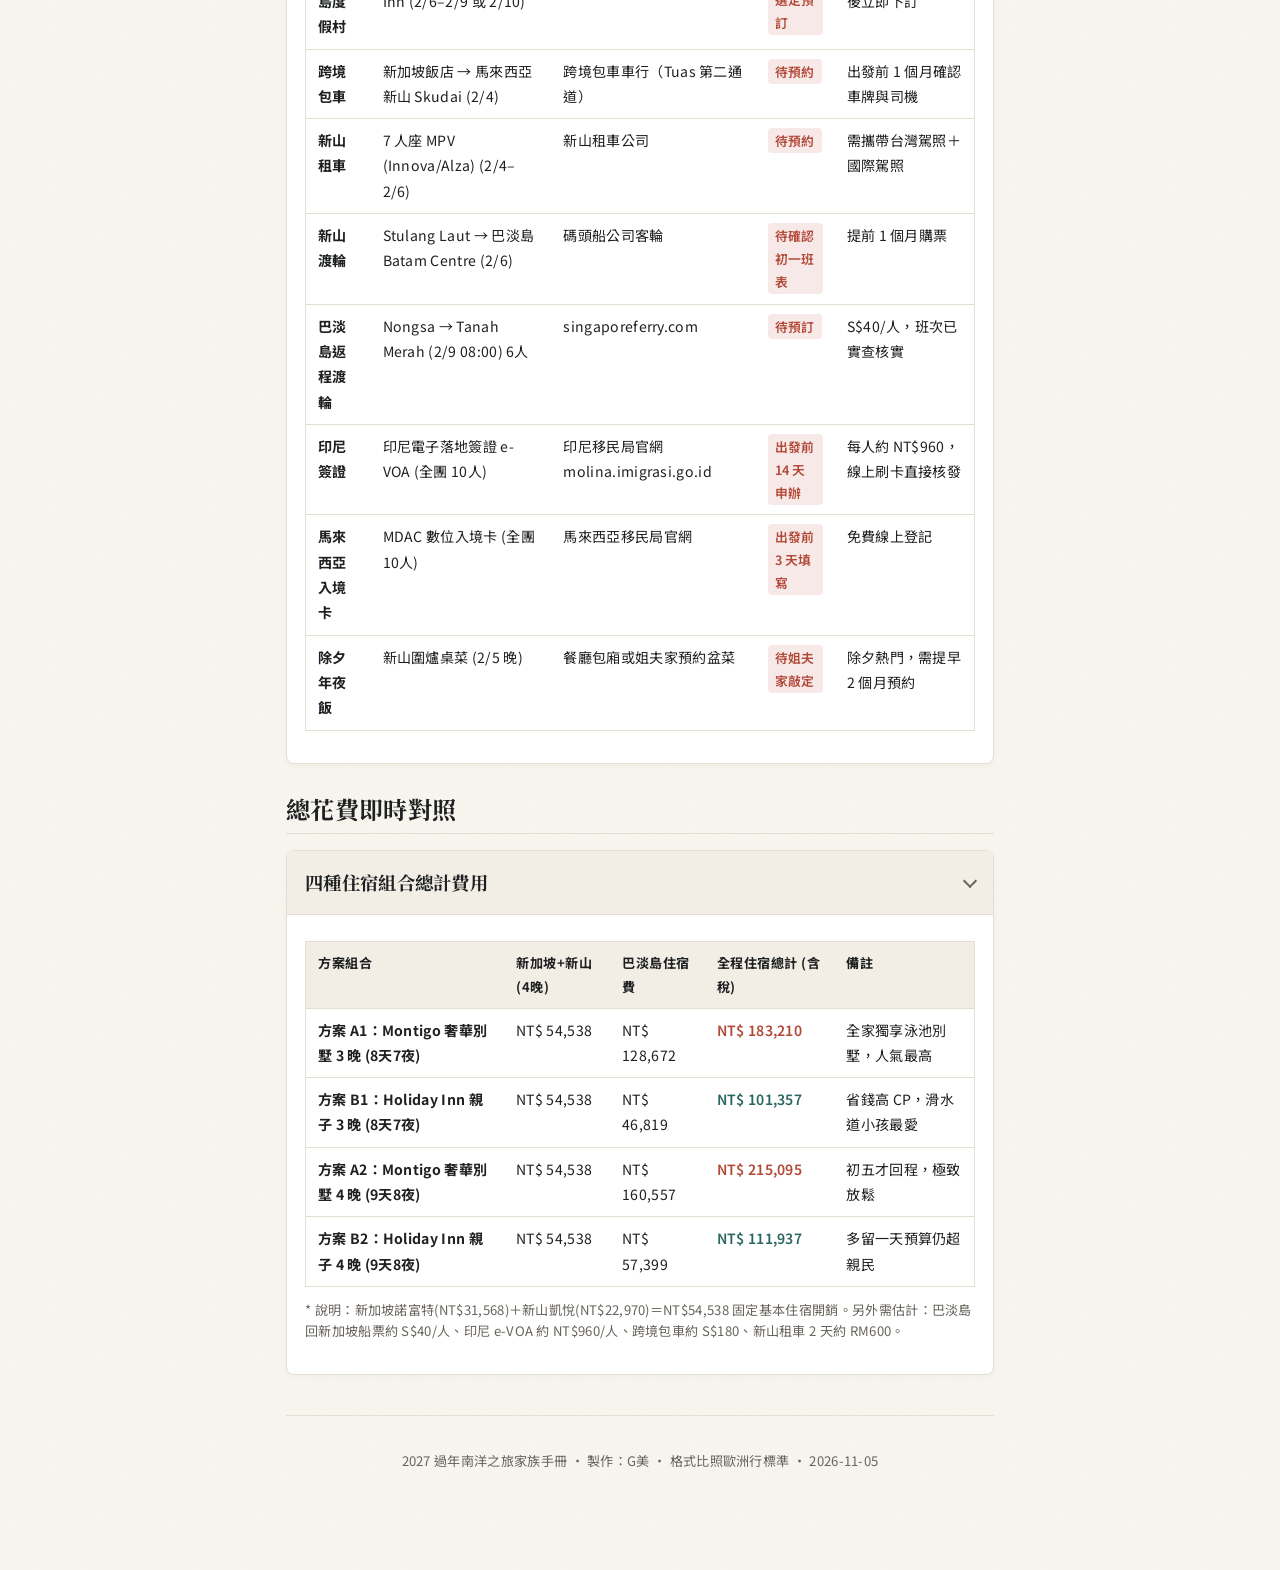
==== commit 2578837a: "南洋行程精美版（比照歐洲行標準：時段/交通/住宿/餐飲/預訂欄位/地圖）" ====
--- a/batam.html
+++ b/batam.html
@@ -1,86 +1,1165 @@
-<!doctype html><html lang="zh-Hant"><head><meta charset="utf-8"><meta name="viewport" content="width=device-width,initial-scale=1">
-<title>南洋之旅 2027・巴淡島提案</title>
-<link href="https://fonts.googleapis.com/css2?family=Noto+Serif+TC:wght@400;600;700&display=swap" rel="stylesheet">
+<!DOCTYPE html>
+<html lang="zh-Hant">
+<head>
+<meta charset="utf-8">
+<meta name="viewport" content="width=device-width,initial-scale=1">
+<title>2027 過年南洋之旅｜新加坡・新山・巴淡島</title>
+<link href="https://fonts.googleapis.com/css2?family=Noto+Serif+TC:wght@400;600;700;900&family=Noto+Sans+TC:wght@400;500;700&display=swap" rel="stylesheet">
 <style>
-:root{--bg:#f6f3ec;--card:#fffdf8;--ink:#2b2a27;--mute:#6f6a60;--line:#e4ddcf;--gold:#8c6d38;--sea:#2f6f6a;--red:#b0413e}
-*{box-sizing:border-box}body{margin:0;background:var(--bg);color:var(--ink);font:16px/1.75 "Noto Serif TC",serif}
-.wrap{max-width:720px;margin:0 auto;padding:0 18px 60px}
-.hero{position:relative;height:62vh;min-height:360px;background:#234 url(https://kuostve.github.io/family-trip/img/area-batam-1.jpg) center/cover;color:#fff;display:flex;align-items:flex-end}
-.hero:after{content:"";position:absolute;inset:0;background:linear-gradient(transparent 30%,rgba(0,0,0,.6))}
-.hero div{position:relative;z-index:1;padding:28px 22px;max-width:720px;margin:0 auto;width:100%}
-.hero small{letter-spacing:.3em;font-size:12px;opacity:.9}.hero h1{font-size:34px;margin:6px 0 4px;font-weight:700}
-.hero p{margin:0;opacity:.95}.hero hr{width:60px;border:0;border-top:1px solid #d9b871;margin:12px 0}
-.credit{font-size:11px;color:var(--mute);text-align:right;margin:4px 0 0}
-h2{font-size:22px;color:var(--sea);margin:36px 0 10px;border-bottom:1px solid var(--line);padding-bottom:6px}
-.card{background:var(--card);border:1px solid var(--line);border-radius:10px;padding:16px 18px;margin:12px 0;box-shadow:0 1px 3px rgba(0,0,0,.04)}
-.day{display:grid;grid-template-columns:76px 1fr;gap:12px;padding:14px 0;border-bottom:1px solid var(--line)}
-.day:last-child{border:0}.d{color:var(--gold);font-weight:700;line-height:1.3}.d span{display:block;font-size:12px;color:var(--mute);font-weight:400}
-.who{display:inline-block;font-size:12px;background:#e8f0ef;color:var(--sea);border-radius:20px;padding:0 9px;margin-bottom:4px}
-.who.all{background:#f3ead8;color:var(--gold)}
-.pic{width:100%;aspect-ratio:16/9;object-fit:cover;border-radius:8px;margin:8px 0 0;display:block}
-table{width:100%;border-collapse:collapse;font-size:15px}td,th{border-bottom:1px solid var(--line);padding:8px 4px;text-align:left;vertical-align:top}
-th{color:var(--mute);font-weight:600;font-size:13px}.num{text-align:right;white-space:nowrap}
-.tot td{font-weight:700;color:var(--sea)}.warn{color:var(--red);font-weight:600}
-.opt{display:grid;grid-template-columns:1fr 1fr;gap:10px}.opt .card{margin:0}
-.opt b{color:var(--sea)}.fac{font-size:14px;color:var(--mute)}
-ol li,ul li{margin:4px 0}.src{font-size:12px;color:var(--mute)}
-a{color:var(--sea)}
-@media(max-width:480px){.opt{grid-template-columns:1fr}.hero h1{font-size:28px}}
-</style></head><body>
-<header class="hero"><div><small>MMXXVII · CHINESE NEW YEAR</small><h1>南洋之旅・巴淡島</h1><hr><p>新加坡兩晚、新山過年、巴淡島看海。<br>2/2（二）出發，2/9（二）或 2/10（三）回家。</p></div></header>
-<div class="wrap">
-<p class="credit">Barelang 大橋・Annayu Maharani · CC BY-SA 4.0</p>
-
-<div class="card"><b>一句話：</b>我們 6 人（爸媽＋提夫家）先玩新加坡 2 晚，2/4 到新山跟姐夫家會合、一起過除夕，初一全家 10 人坐船去巴淡島住 3 晚或 4 晚，2/9 或 2/10 從巴淡島坐船回新加坡搭飛機。巴淡島兩間度假村（Montigo、Holiday Inn）、住 3 晚或 4 晚都列著，到時候再選。<br><span class="src">提案人：美女媽媽，2026-11-05。價錢是 2026-11-02 Booking 查的（可免費取消、含稅），過年價會變。</span></div>
-
-<h2>投票到現在</h2>
-<div class="card"><ul>
-<li>問卷 6 位大人都填了；行程票提夫、xo、卞投了，<b>老爸、老媽、乃瑜還沒投</b>。</li>
-<li>前段 B 案（新加坡 2 晚→新山 2 晚）、新加坡住諾富特、新山住 Hyatt Place Skudai：投了的人都選這些。</li>
-<li>巴淡島 Montigo：提夫第一志願，xo、卞第二志願。</li>
-</ul></div>
-
-<h2>每天怎麼走</h2>
-<div class="card">
-<div class="day"><div class="d">2/2<span>週二</span></div><div><span class="who">6 人・新加坡</span><br>中午到樟宜（長榮 12:05／星宇 13:25）→ 星耀樟宜 Jewel 室內瀑布 → 住諾富特（Stevens 站）→ 晚上牛車水新春燈飾、年貨街。<img class="pic" src="https://kuostve.github.io/family-trip/img/pic-s1.jpg" alt="牛車水新春燈飾"><p class="credit">牛車水・Jakub Hałun · CC BY 4.0</p></div></div>
-<div class="day"><div class="d">2/3<span>週三</span></div><div><span class="who">6 人・新加坡</span><br>濱海灣花園花穹＋雲霧林（冷氣房，怕熱的人最舒服）→ 下午回飯店休息 → 晚上夜間動物園，或免費的 Spectra 燈光水舞秀（20:00、21:00）。<img class="pic" src="https://kuostve.github.io/family-trip/img/pic-a22.jpg" alt="濱海灣花園"><p class="credit">濱海灣花園・CEphoto, Uwe Aranas · CC BY-SA 3.0</p></div></div>
-<div class="day"><div class="d">2/4<span>週四</span></div><div><span class="who all">6 → 10 人・新山</span><br>跨境包車走 Tuas 第二通道到 Skudai → <b>跟姐夫家會合</b>、取租車 → 住 Hyatt Place（樓下就是商場）→ 晚餐亞彬養生肉骨茶。</div></div>
-<div class="day"><div class="d">2/5<span>除夕</span></div><div><span class="who all">10 人・新山</span><br>早上華美茶餐室老店（除夕會提早收，要早去）→ 柔佛古廟、陳旭年文化街散步 → 下午休息 → 晚上<b>全家圍爐</b>。<img class="pic" src="https://kuostve.github.io/family-trip/img/pic-a14.jpg" alt="柔佛古廟"><p class="credit">柔佛古廟・Chainwit. · CC BY 4.0</p></div></div>
-<div class="day"><div class="d">2/6<span>初一</span></div><div><span class="who all">10 人・巴淡島</span><br>還車 → 新山 Stulang Laut 碼頭坐船約 1 小時到巴淡島 → 計程車到度假村。<br><span class="warn">初一船有沒有照常開還沒查證，訂票前要問。</span></div></div>
-<div class="day"><div class="d">2/7<span>週日</span></div><div><span class="who all">10 人・巴淡島</span><br>整天在度假村：泳池、私人海灘、兒童俱樂部；想動一動可以去 Sea Forest Adventure 玩 300 公尺飛索。</div></div>
-<div class="day"><div class="d">2/8<span>週一</span></div><div><span class="who all">10 人・巴淡島</span><br>白天度假村 → 傍晚叫車去 Harbour Bay 吃海鮮（老爸的海鮮在這裡）、Nagoya 市區按摩（比新加坡、新山便宜）。<img class="pic" src="https://kuostve.github.io/family-trip/img/area-batam-2.jpg" alt="Harbour Bay 海鮮餐廳"><p class="credit">Harbour Bay・Exbeing · CC BY-SA 4.0</p></div></div>
-<div class="day"><div class="d">2/9<span>週二</span></div><div><span class="who">分頭回家</span><br><b>提夫家＋爸媽</b>（看住哪間，兩條路都趕得上長榮 15:45／星宇 14:45）：<br>・住 A Montigo：Nongsa 碼頭 08:00 開船（印尼時間，比新加坡慢 1 小時）→ 09:50 到 Tanah Merah（就在機場旁）→ 約 10:30 到樟宜。<br>・住 B Holiday Inn：Sekupang 碼頭 08:30 開船 → 10:20 到 HarbourFront → 坐車約 30 分到樟宜。<br><b>姐夫家</b>：坐船回新山 Stulang Laut（班次訂前查）。</div></div>
-<div class="day"><div class="d">2/10<span>週三</span></div><div><span class="who">住 4 晚才有這天</span><br>巴淡島多玩一天，2/9 那天改成整天在度假村；2/10 早上照上面同一班船回新加坡：Nongsa 08:00→09:50 Tanah Merah、Sekupang 08:30→10:20 HarbourFront，兩班 2/10 都有開（singaporeferry.com 2026-11-05 查）。<br><span class="warn">2/10 的回台灣班機時間要等訂機票時再看。</span></div></div>
+:root {
+  --bg: #f8f6f0;
+  --card: #ffffff;
+  --sunk: #f2eee5;
+  --ink: #1e2022;
+  --ink2: #383b40;
+  --mut: #68645d;
+  --line: #e5ded2;
+  --line2: #d6ccbd;
+  --gold: #8c6d38;
+  --gold2: #b89b5e;
+  --navy: #18222d;
+  --onnavy: #f4eee2;
+  --link: #2b557a;
+  --sea: #2a6660;
+  --coral: #b24838;
+  --serif: "Noto Serif TC", Georgia, serif;
+  --sans: "Noto Sans TC", -apple-system, BlinkMacSystemFont, "PingFang TC", sans-serif;
+}
+@media (prefers-color-scheme: dark) {
+  :root {
+    --bg: #141618;
+    --card: #1c1f24;
+    --sunk: #181a1e;
+    --ink: #ece7de;
+    --ink2: #d5cebf;
+    --mut: #9c9586;
+    --line: #2e323b;
+    --line2: #3c414c;
+    --gold: #cbb17b;
+    --gold2: #aa9058;
+    --navy: #0e1217;
+    --onnavy: #ece7de;
+    --link: #8aa8ca;
+    --sea: #5aa199;
+    --coral: #d97162;
+  }
+}
+* { box-sizing: border-box; }
+html { scroll-behavior: smooth; scroll-padding-top: 108px; -webkit-text-size-adjust: 100%; }
+body {
+  margin: 0;
+  background-color: var(--bg);
+  background-image: url("data:image/svg+xml,%3Csvg xmlns='http://www.w3.org/2000/svg' width='160' height='160'%3E%3Cfilter id='n'%3E%3CfeTurbulence type='fractalNoise' baseFrequency='.9' numOctaves='2' stitchTiles='stitch'/%3E%3CfeColorMatrix values='0 0 0 0 .45 0 0 0 0 .38 0 0 0 0 .28 0 0 0 .04 0'/%3E%3C/filter%3E%3Crect width='160' height='160' filter='url(%23n)'/%3E%3C/svg%3E");
+  color: var(--ink);
+  font: 400 15.5px/1.8 var(--sans);
+  letter-spacing: .02em;
+  padding-bottom: 84px;
+}
+body { overflow-x: hidden; }
+main { max-width: 740px; margin: 0 auto; padding: 0 16px; }
+a { color: var(--link); text-decoration: underline; text-decoration-color: var(--line2); text-underline-offset: 3px; }
+b, strong { font-weight: 700; color: var(--ink); }
+img { max-width: 100%; height: auto; }
+h1, h2, h3, h4, h5 { font-family: var(--serif); font-weight: 700; color: var(--ink); line-height: 1.4; }
+h2 { font-size: 1.5rem; margin: 28px 0 12px; border-bottom: 1px solid var(--line); padding-bottom: 8px; }
+
+/* Sticky header & chips */
+header.bar {
+  position: sticky; top: 0; z-index: 20; width: 100%; margin: 0; padding: 12px 18px;
+  background: var(--navy); color: var(--onnavy); display: flex; align-items: baseline; gap: 12px;
+  border-bottom: 1px solid var(--gold2);
+}
+header.bar .ttl { font-family: var(--serif); color: var(--onnavy); font-weight: 700; font-size: 1.1rem; letter-spacing: .08em; text-decoration: none; }
+header.bar .sub { font-size: .8rem; color: var(--onnavy); opacity: .8; letter-spacing: .06em; }
+
+nav.chips2 {
+  position: sticky; top: 48px; z-index: 19; width: 100%; margin: 0 0 14px; padding: 10px 16px;
+  display: flex; gap: 6px; overflow-x: auto; background: var(--bg); border-bottom: 1px solid var(--line);
+  scrollbar-width: none; -webkit-overflow-scrolling: touch;
+}
+nav.chips2::-webkit-scrollbar { display: none; }
+.cp {
+  flex: 0 0 auto; padding: 5px 12px; border-radius: 999px; border: 1px solid var(--line2);
+  color: var(--ink2); text-decoration: none; font-size: .82rem; background: var(--card); line-height: 1.5;
+}
+.cp.st { border-color: var(--gold); color: var(--gold); font-weight: 600; font-family: var(--serif); }
+
+/* Hero */
+section.hero {
+  position: relative; margin: 0 0 20px; border-radius: 8px; height: 52vh; min-height: 380px; overflow: hidden;
+  background: #152026; color: #f5eedf; display: flex; align-items: flex-end;
+}
+section.hero img {
+  position: absolute; inset: 0; width: 100%; height: 100%; object-fit: cover; object-position: 50% 35%;
+  filter: saturate(.88) contrast(1.05);
+}
+section.hero::after {
+  content: ""; position: absolute; inset: 0;
+  background: linear-gradient(180deg, rgba(14,20,26,.25) 0%, rgba(14,20,26,.1) 35%, rgba(14,20,26,.55) 65%, rgba(14,20,26,.92) 100%);
+}
+.hcap { position: relative; z-index: 2; padding: 0 24px 28px; max-width: 740px; width: 100%; margin: 0 auto; }
+.hey { margin: 0 0 6px; font-family: var(--serif); font-size: .8rem; letter-spacing: .25em; text-transform: uppercase; color: var(--gold2); }
+h1.htl { margin: 0 0 6px; font-size: 2rem; letter-spacing: .06em; color: #fff; text-shadow: 0 2px 12px rgba(0,0,0,.5); }
+.hsub { margin: 6px 0 0; font-size: .95rem; opacity: .9; line-height: 1.6; }
+.hsub b { color: #f3e3b3; }
+
+/* Route Summary Card */
+.summary-card {
+  background: var(--card); border: 1px solid var(--line); border-radius: 8px; padding: 16px 20px; margin: 16px 0 24px;
+  box-shadow: 0 2px 6px rgba(0,0,0,.03); border-left: 4px solid var(--gold);
+}
+.summary-card p { margin: 6px 0; font-size: .95rem; }
+.summary-card .tags { display: flex; flex-wrap: wrap; gap: 8px; margin-top: 10px; }
+.badge { display: inline-block; font-size: .78rem; padding: 2px 8px; border-radius: 4px; font-weight: 600; }
+.badge.gold { background: color-mix(in srgb, var(--gold) 15%, transparent); color: var(--gold); }
+.badge.sea { background: color-mix(in srgb, var(--sea) 15%, transparent); color: var(--sea); }
+.badge.coral { background: color-mix(in srgb, var(--coral) 15%, transparent); color: var(--coral); }
+
+/* Day node styling */
+details.nd {
+  background: var(--card); border: 1px solid var(--line); border-radius: 8px; margin: 18px 0;
+  box-shadow: 0 2px 6px rgba(0,0,0,.03); overflow: hidden;
+}
+details.nd[open] > summary { border-bottom: 1px solid var(--line); background: var(--sunk); }
+details.nd > summary {
+  list-style: none; cursor: pointer; position: relative; padding: 14px 44px 14px 18px; min-height: 48px;
+}
+details.nd > summary::-webkit-details-marker { display: none; }
+details.nd > summary::after {
+  content: ""; position: absolute; right: 18px; top: 50%; width: 8px; height: 8px;
+  border-right: 2px solid var(--mut); border-bottom: 2px solid var(--mut);
+  transform: translateY(-70%) rotate(45deg); transition: transform .2s;
+}
+details.nd:not([open]) > summary::after { transform: translateY(-50%) rotate(-45deg); }
+
+.ni { display: flex; flex-wrap: wrap; align-items: baseline; gap: 8px 12px; font-family: var(--serif); font-size: 1.15rem; font-weight: 700; color: var(--ink); }
+.ni .gd { font-size: 1.25rem; color: var(--gold); letter-spacing: .04em; }
+.ni .wd { font-size: .82rem; color: var(--mut); font-weight: 600; }
+.ni .who-tag { font-size: .75rem; font-family: var(--sans); font-weight: 600; padding: 1px 8px; border-radius: 4px; }
+.who-tag.part { background: #e8f0ef; color: var(--sea); }
+.who-tag.all { background: #f5edd8; color: var(--gold); }
+
+.nb { padding: 14px 16px 20px; }
+
+/* Day cover image */
+figure.dcov {
+  position: relative; margin: 0 0 16px; border-radius: 6px; overflow: hidden; background: #222;
+}
+figure.dcov img { display: block; width: 100%; aspect-ratio: 16/9; object-fit: cover; }
+figure.dcov figcaption {
+  position: absolute; inset: auto 0 0 0; padding: 24px 14px 8px;
+  background: linear-gradient(180deg, transparent 0%, rgba(0,0,0,.75) 100%);
+  color: #fff; font-size: .8rem; display: flex; justify-content: space-between; align-items: baseline;
+}
+figcaption .cap-t { font-weight: 600; font-family: var(--serif); font-size: .95rem; }
+figcaption .cap-c { opacity: .75; font-size: .72rem; }
+
+/* Slot rail (Europe-style timeline) */
+ol.rail { list-style: none; margin: 8px 0; padding: 0 0 0 14px; position: relative; }
+ol.rail::before { content: ""; position: absolute; left: 4px; top: 20px; bottom: 20px; border-left: 2px solid var(--line2); }
+ol.rail > li { position: relative; margin: 0 0 14px; }
+ol.rail > li::before {
+  content: ""; position: absolute; left: -14px; top: 18px; width: 8px; height: 8px;
+  background: var(--card); border: 2px solid var(--gold); border-radius: 50%;
+}
+
+details.sl {
+  background: var(--card); border: 1px solid var(--line); border-radius: 6px; margin: 0;
+}
+details.sl[open] > summary { border-bottom: 1px solid var(--line); background: var(--sunk); }
+details.sl > summary {
+  list-style: none; cursor: pointer; position: relative; display: flex; gap: 12px; align-items: baseline;
+  padding: 12px 36px 12px 14px; font-weight: 500; min-height: 44px;
+}
+details.sl > summary::-webkit-details-marker { display: none; }
+details.sl > summary::after {
+  content: ""; position: absolute; right: 14px; top: 50%; width: 6px; height: 6px;
+  border-right: 1.5px solid var(--mut); border-bottom: 1.5px solid var(--mut);
+  transform: translateY(-70%) rotate(45deg); transition: transform .2s;
+}
+details.sl:not([open]) > summary::after { transform: translateY(-50%) rotate(-45deg); }
+
+.sk { flex: 0 0 auto; font-family: var(--serif); font-weight: 700; font-size: .9rem; color: var(--gold); letter-spacing: .1em; }
+.so { font-size: .94rem; color: var(--ink); line-height: 1.5; font-weight: 600; }
+.sb2 { padding: 12px 14px 16px; }
+
+/* Steps / Structured item info */
+.steps {
+  background: var(--sunk); border: 1px solid var(--line); border-radius: 8px; padding: 10px 14px 8px; margin: 8px 0 14px;
+}
+.steps .ey { margin: 0 0 6px; font-size: .75rem; font-weight: 700; letter-spacing: .15em; color: var(--gold); font-family: var(--serif); }
+.steps ol { list-style: none; margin: 0; padding: 0; }
+.steps li {
+  position: relative; padding: 5px 0 5px 16px; border-left: 2px solid var(--gold2); margin-left: 4px;
+  line-height: 1.6; font-size: .92rem; color: var(--ink);
+}
+.steps li::before {
+  content: ""; position: absolute; left: -5px; top: 12px; width: 6px; height: 6px; border-radius: 50%; background: var(--gold);
+}
+.steps .t { display: inline-block; min-width: 4.2em; font-weight: 700; color: var(--gold); margin-right: 6px; }
+.steps .sx { color: var(--ink); }
+.steps .du { display: inline-block; margin: 0 6px; color: var(--mut); font-size: .85rem; }
+.steps .du::before { content: "· "; }
+
+/* Info item blocks */
+.item-block { margin: 12px 0 6px; }
+.item-block h4 { margin: 0 0 4px; font-size: 1.08rem; color: var(--ink); }
+.item-block .en { display: block; font-family: var(--sans); font-size: .8rem; font-weight: 400; color: var(--mut); }
+.item-block p { margin: 6px 0; font-size: .92rem; color: var(--ink2); line-height: 1.75; }
+
+/* Grid for Lodging/Eat/Transit/Book */
+dl.fx { margin: 8px 0 12px; border-top: 1px solid var(--line); }
+dl.fx > div {
+  display: grid; grid-template-columns: 5em 1fr; gap: 8px; padding: 7px 0; border-bottom: 1px solid var(--line); font-size: .88rem;
+}
+dl.fx dt { color: var(--mut); font-weight: 600; letter-spacing: .04em; }
+dl.fx dd { margin: 0; color: var(--ink); }
+
+a.mp {
+  display: inline-block; color: var(--gold); text-decoration-color: var(--gold2); font-size: .84rem; font-weight: 600; margin-left: 6px;
+}
+a.mp::before {
+  content: "📍 "; font-size: .85em;
+}
+.tbd {
+  display: inline-block; background: color-mix(in srgb, var(--coral) 12%, transparent); color: var(--coral);
+  padding: 1px 7px; border-radius: 4px; font-size: .8rem; font-weight: 600;
+}
+.confirmed {
+  display: inline-block; background: color-mix(in srgb, var(--sea) 12%, transparent); color: var(--sea);
+  padding: 1px 7px; border-radius: 4px; font-size: .8rem; font-weight: 600;
+}
+
+/* Master Tables */
+.scroll { overflow-x: auto; margin: 12px 0; }
+table.st { width: 100%; border-collapse: collapse; font-size: .88rem; background: var(--card); border: 1px solid var(--line); border-radius: 6px; }
+table.st th, table.st td { padding: 9px 12px; border-bottom: 1px solid var(--line); text-align: left; vertical-align: top; }
+table.st th { background: var(--sunk); font-weight: 700; color: var(--ink); font-size: .82rem; letter-spacing: .04em; }
+table.st tr:last-child td { border-bottom: 0; }
+td.num { text-align: right; font-variant-numeric: tabular-nums; white-space: nowrap; font-weight: 600; }
+tr.tot td { background: var(--sunk); font-weight: 700; color: var(--sea); font-size: .95rem; }
+
+/* Master Sections */
+details.master {
+  background: var(--card); border: 1px solid var(--line); border-radius: 8px; margin: 16px 0;
+  box-shadow: 0 2px 6px rgba(0,0,0,.03);
+}
+details.master[open] > summary { border-bottom: 1px solid var(--line); background: var(--sunk); }
+details.master > summary {
+  list-style: none; cursor: pointer; position: relative; padding: 15px 40px 15px 18px;
+  font-family: var(--serif); font-size: 1.15rem; font-weight: 700; color: var(--ink);
+}
+details.master > summary::-webkit-details-marker { display: none; }
+details.master > summary::after {
+  content: ""; position: absolute; right: 18px; top: 50%; width: 8px; height: 8px;
+  border-right: 2px solid var(--mut); border-bottom: 2px solid var(--mut);
+  transform: translateY(-70%) rotate(45deg); transition: transform .2s;
+}
+details.master:not([open]) > summary::after { transform: translateY(-50%) rotate(-45deg); }
+.master-body { padding: 14px 18px 20px; }
+
+/* Bottom fixed nav */
+nav.bnav {
+  position: fixed; left: 0; right: 0; bottom: 0; z-index: 30; display: flex; justify-content: space-around;
+  background: var(--navy); border-top: 1px solid var(--gold2);
+  padding: 6px 4px calc(6px + env(safe-area-inset-bottom));
+}
+nav.bnav a {
+  flex: 1; text-align: center; padding: 8px 2px; font-size: .82rem; letter-spacing: .04em; color: var(--onnavy); text-decoration: none; font-weight: 500;
+}
+nav.bnav a:hover, nav.bnav a:active { color: var(--gold2); }
+
+@media (max-width: 640px) {
+  h1.htl { font-size: 1.6rem; }
+  .ni { font-size: 1.05rem; }
+  dl.fx > div { grid-template-columns: 4.5em 1fr; }
+}
+</style>
+</head>
+<body>
+
+<header class="bar">
+  <a class="ttl" href="#top">南洋家族之旅 2027</a>
+  <span class="sub">新加坡 · 新山 · 巴淡島</span>
+</header>
+
+<nav class="chips2">
+  <a class="cp st" href="#v-itinerary">每日行程</a>
+  <a class="cp" href="#d202">2/2 新加坡</a>
+  <a class="cp" href="#d203">2/3 濱海灣</a>
+  <a class="cp" href="#d204">2/4 會合新山</a>
+  <a class="cp" href="#d205">2/5 除夕圍爐</a>
+  <a class="cp" href="#d206">2/6 前往巴淡</a>
+  <a class="cp" href="#d207">2/7 度假放空</a>
+  <a class="cp" href="#d208">2/8 龍蝦海鮮</a>
+  <a class="cp" href="#d209">2/9 返程</a>
+  <a class="cp" href="#d210">2/10 備選</a>
+  <a class="cp st" href="#sec-lodging">住宿一覽</a>
+  <a class="cp st" href="#sec-book">預訂與票券</a>
+  <a class="cp st" href="#sec-cost">費用估算</a>
+</nav>
+
+<main id="top">
+
+<section class="hero">
+  <img src="img/area-batam-1.jpg" alt="Barelang Bridge, Batam">
+  <div class="hcap">
+    <div class="hey">MMXXVII · CHINESE NEW YEAR FAMILY TRIP</div>
+    <h1 class="htl">南洋家族走春・精美行程手冊</h1>
+    <div class="hsub">2/2（二）– 2/9（二）8 天 7 夜（或 2/10 回 9 天 8 夜）<br><b>全家 10 人</b> · 新加坡會聚 · 新山圍爐 · 巴淡島海邊度假</div>
+  </div>
+</section>
+
+<div class="summary-card">
+  <b>✦ 行程精華概述</b>
+  <p>我們 6 人（提夫家＋爸媽）先抵達新加坡自由行 2 晚，2/4（四）包車跨境至新山 Skudai 與姐夫一家會合團聚，一起除夕圍爐守歲。大年初一（2/6）全團 10 人搭渡輪渡海前往印尼巴淡島海灘度假村放空 3～4 晚。最後提夫家與爸媽由巴淡島搭渡輪直抵新加坡樟宜返台，姐夫家渡輪返回新山。</p>
+  <div class="tags">
+    <span class="badge gold">渡假村雙選：Montigo Villa vs Holiday Inn 套房</span>
+    <span class="badge sea">天數彈性：2/9（3 晚）或 2/10（4 晚）</span>
+    <span class="badge coral">跨國動線：台/星/馬/印 順暢串接</span>
+  </div>
 </div>
 
-<h2>巴淡島住哪：兩個都留著，到時候選</h2>
-<div class="opt">
-<div class="card"><b>A・Montigo Resorts Nongsa</b><br><span class="fac">🏊 2 個泳池・🏖️ 私人海灘・🧒 兒童俱樂部・🚲 自行車・💆 SPA</span><br>全部是別墅：每家一棟兩臥室別墅，爸媽住單臥室別墅。在島東北角，離回新加坡的 Nongsa 碼頭最近。<br>3 晚約 <b>NT$128,672</b>（每位大人每晚約 NT$7,148）；4 晚約 <b>NT$160,557</b>（每位大人每晚約 NT$6,690）<br><span class="src">Google 4.4／TripAdvisor 4.4／Booking 8.1</span></div>
-<div class="card"><b>B・Holiday Inn Resort Batam</b><br><span class="fac">🏊 2 個泳池・💦 滑水道・🧒 兒童俱樂部・🛝 室內遊戲區・⛳ 迷你高爾夫</span><br>有滑水道，小孩玩得到；兩臥室套房一家一間。在島西邊，回程要從 Sekupang 坐船到 HarbourFront（08:30→10:20），再坐車 30 分到機場。<br>3 晚約 <b>NT$46,819</b>（每位大人每晚約 NT$2,601）；4 晚約 <b>NT$57,399</b>（每位大人每晚約 NT$2,392）<br><span class="src">Google 4.4／TripAdvisor 4.0／Booking 8.1</span></div>
-</div>
-
-<h2>住宿要花多少</h2>
-<div class="card"><table>
-<tr><th>段</th><th>怎麼住</th><th class="num">約</th></tr>
-<tr><td>新加坡諾富特<br>2/2–2/4</td><td>2 間 × 2 晚（爸媽＋11 歲、提夫＋xo＋4 歲）</td><td class="num">NT$31,568</td></tr>
-<tr><td>新山 Hyatt Place<br>2/4–2/6</td><td>2 間 × 2 晚（姐夫家住自己家）</td><td class="num">NT$22,970</td></tr>
-<tr><td>巴淡島 2/6–2/9</td><td>A Montigo 3 棟別墅 × 3 晚</td><td class="num">NT$128,672</td></tr>
-<tr><td>（或）巴淡島 2/6–2/9</td><td>B Holiday Inn 3 間 × 3 晚</td><td class="num">NT$46,819</td></tr>
-<tr><td>（或）巴淡島 2/6–2/10</td><td>A Montigo 3 棟別墅 × 4 晚</td><td class="num">NT$160,557</td></tr>
-<tr><td>（或）巴淡島 2/6–2/10</td><td>B Holiday Inn 3 間 × 4 晚</td><td class="num">NT$57,399</td></tr>
-<tr class="tot"><td colspan="2">合計（A Montigo・3 晚）</td><td class="num">NT$183,210</td></tr>
-<tr class="tot"><td colspan="2">合計（B Holiday Inn・3 晚）</td><td class="num">NT$101,357</td></tr>
-<tr class="tot"><td colspan="2">合計（A Montigo・4 晚）</td><td class="num">NT$215,095</td></tr>
-<tr class="tot"><td colspan="2">合計（B Holiday Inn・4 晚）</td><td class="num">NT$111,937</td></tr>
-</table>
-<p class="src">另外要算：巴淡島回新加坡船票 S$40／人；新山到巴淡島船票各網站價錢不一，要問船公司；10 人印尼 e-VOA 每人約 NT$960；跨境包車、新山租車另計。</p></div>
-
-<h2>要先講好的事</h2>
-<div class="card"><ol>
-<li><b>巴淡島住 A 還是 B</b>：兩個都先留著，到時候再選（貴的別墅，還是便宜一半以上、有滑水道的 Holiday Inn）。</li>
-<li><b>住 3 晚（2/9 回）還是 4 晚（2/10 回）</b>：兩個都先留著，看機票再選。</li>
-<li><b>除夕圍爐在哪</b>；姐夫家新山要不要一起住飯店、自己開不開車。</li>
-<li>請老爸、老媽、乃瑜把行程票補投。</li>
-</ol>
-<p class="warn">還沒查證：初一往巴淡島的船、姐夫家回新山的船班、碼頭到度假村的車程。</p></div>
-</div></body></html>
+<h2 id="v-itinerary">每日時段精細行程</h2>
+
+<!-- Day 1: 2/2 -->
+<details class="nd" id="d202" open>
+  <summary>
+    <span class="ni">
+      <span class="gd">2.02</span><span class="wd">週二</span>
+      <span>抵達新加坡 · 星耀樟宜瀑布 · 牛車水走春</span>
+      <span class="who-tag part">6 人（提夫家＋爸媽）</span>
+    </span>
+  </summary>
+  <div class="nb">
+    <figure class="dcov">
+      <img src="img/pic-s1.jpg" alt="Chinatown CNY Lights">
+      <figcaption>
+        <span class="cap-t">新加坡牛車水 · 新春燈會街道</span>
+        <span class="cap-c">Jakub Hałun · CC BY 4.0</span>
+      </figcaption>
+    </figure>
+
+    <ol class="rail">
+      <li>
+        <details class="sl" open>
+          <summary><span class="sk">中午</span><span class="so">12:05/13:25 抵達新加坡樟宜機場 → 入境提領行李</span></summary>
+          <div class="sb2">
+            <div class="steps">
+              <p class="ey">時段動線</p>
+              <ol>
+                <li><span class="t">12:05/13:25</span><span class="sx">長榮 BR225（12:05 抵達 T3）或星宇 JX721（13:25 抵達 T1）。下機通關、領取行李並在航廈 ATM 提取或換匯新幣。</span></li>
+                <li><span class="t">約 13:40</span><span class="sx">步行前往與航廈相連之「星耀樟宜（Jewel Changi）」。</span><a class="mp" href="https://www.google.com/maps/search/?api=1&query=Jewel+Changi+Airport" target="_blank">地圖</a></li>
+              </ol>
+            </div>
+            <dl class="fx">
+              <div><dt>交通</dt><dd>國際航班飛抵，航廈內步行連通星耀樟宜。</dd></div>
+              <div><dt>票號/預訂</dt><dd><span class="tbd">待定機票號</span>（長榮 07:25→12:05 / 星宇 08:25→13:25，預定開票後填入）</dd></div>
+            </dl>
+          </div>
+        </details>
+      </li>
+
+      <li>
+        <details class="sl" open>
+          <summary><span class="sk">下午</span><span class="so">星耀樟宜雨漩渦瀑布 → 前往諾富特酒店 Check-in</span></summary>
+          <div class="sb2">
+            <div class="steps">
+              <p class="ey">時段動線</p>
+              <ol>
+                <li><span class="t">13:45–14:45</span><span class="sx">參觀 40 米高室內瀑布「雨漩渦（Rain Vortex）」與資生堂森林谷，輕鬆拍照休憩。</span></li>
+                <li><span class="t">14:45–15:30</span><span class="sx">於機場搭乘 Grab 6 人座（或叫 2 台計程車）前往新加坡史蒂芬諾富特酒店（Novotel on Stevens）。車程約 25–30 分鐘。</span><a class="mp" href="https://www.google.com/maps/dir/?api=1&origin=Jewel+Changi+Airport&destination=Novotel+Singapore+on+Stevens" target="_blank">路線</a></li>
+                <li><span class="t">15:30–16:30</span><span class="sx">辦理入住（2 間房：爸媽＋11 歲、提夫＋xo＋4 歲），進房洗漱更衣、稍事歇息。</span></li>
+              </ol>
+            </div>
+            <dl class="fx">
+              <div><dt>交通</dt><dd>Grab 6 人座或 2 輛計程車（車資約 S$35–45 / 台）。</dd></div>
+              <div><dt>住宿</dt><dd><b>新加坡史蒂芬諾富特酒店 (Novotel Singapore on Stevens)</b><a class="mp" href="https://www.google.com/maps/search/?api=1&query=Novotel+Singapore+on+Stevens" target="_blank">地圖</a></dd></div>
+              <div><dt>票號/預訂</dt><dd><span class="tbd">待預訂</span>（Booking 2 間 × 2 晚，含稅約 NT$31,568）</dd></div>
+            </dl>
+          </div>
+        </details>
+      </li>
+
+      <li>
+        <details class="sl" open>
+          <summary><span class="sk">晚上</span><span class="so">牛車水走春燈飾 · 年貨大街 · 麥士威熟食中心晚餐</span></summary>
+          <div class="sb2">
+            <div class="steps">
+              <p class="ey">時段動線</p>
+              <ol>
+                <li><span class="t">17:00–17:30</span><span class="sx">從 Stevens 站搭乘 MRT 湯申—東海岸線（TEL）直達牛車水站（Chinatown），或搭車前往。</span></li>
+                <li><span class="t">17:30–19:00</span><span class="sx">漫步牛車水新春年貨大街，欣賞生肖主題生動燈飾，感受熱鬧南洋春節氣氛。</span><a class="mp" href="https://www.google.com/maps/search/?api=1&query=Chinatown+Singapore" target="_blank">地圖</a></li>
+                <li><span class="t">19:00–20:15</span><span class="sx"><b>晚餐：麥士威熟食中心（Maxwell Food Centre）</b>。品嚐天天海南雞飯、老伴豆花、金華魚片米粉。</span><a class="mp" href="https://www.google.com/maps/search/?api=1&query=Maxwell+Food+Centre" target="_blank">地圖</a></li>
+                <li><span class="t">20:30–21:00</span><span class="sx">搭車返回飯店，養精蓄銳。</span></li>
+              </ol>
+            </div>
+            <dl class="fx">
+              <div><dt>吃飯</dt><dd>牛車水麥士威熟食中心（天天海南雞飯、現剖椰子、南洋沙嗲），人均約 S$10–15。</dd></div>
+              <div><dt>交通</dt><dd>MRT 湯東線（Stevens ⇄ Maxwell/Chinatown），支援感應信用卡感應搭乘。</dd></div>
+            </dl>
+          </div>
+        </details>
+      </li>
+    </ol>
+  </div>
+</details>
+
+<!-- Day 2: 2/3 -->
+<details class="nd" id="d203" open>
+  <summary>
+    <span class="ni">
+      <span class="gd">2.03</span><span class="wd">週三</span>
+      <span>濱海灣花園冷室 · 午後飯店休憩 · 夜間水舞秀</span>
+      <span class="who-tag part">6 人（提夫家＋爸媽）</span>
+    </span>
+  </summary>
+  <div class="nb">
+    <figure class="dcov">
+      <img src="img/pic-a22.jpg" alt="Gardens by the Bay">
+      <figcaption>
+        <span class="cap-t">濱海灣花園 · 超級樹與雲霧林冷室</span>
+        <span class="cap-c">CEphoto, Uwe Aranas · CC BY-SA 3.0</span>
+      </figcaption>
+    </figure>
+
+    <ol class="rail">
+      <li>
+        <details class="sl" open>
+          <summary><span class="sk">上午</span><span class="so">濱海灣花園花穹（Flower Dome）與雲霧林（Cloud Forest）</span></summary>
+          <div class="sb2">
+            <div class="steps">
+              <p class="ey">時段動線</p>
+              <ol>
+                <li><span class="t">09:00–09:30</span><span class="sx">飯店悠閒早餐後，搭車前往濱海灣花園（Gardens by the Bay）。</span><a class="mp" href="https://www.google.com/maps/search/?api=1&query=Gardens+by+the+Bay" target="_blank">地圖</a></li>
+                <li><span class="t">09:30–12:00</span><span class="sx">全室內 23–25°C 恆溫冷室參觀：欣賞花穹新春特展與高達 35 米之室內瀑布、空中步道，長輩小孩舒適怕熱首選。</span></li>
+              </ol>
+            </div>
+            <dl class="fx">
+              <div><dt>門票</dt><dd><span class="tbd">待預訂</span>（雙冷室門票 成人約 S$32、兒童 S$18，KKday/Klook 預約）</dd></div>
+              <div><dt>交通</dt><dd>Grab 車程約 18 分鐘至 Gardens by the Bay 迎賓中心。</dd></div>
+            </dl>
+          </div>
+        </details>
+      </li>
+
+      <li>
+        <details class="sl" open>
+          <summary><span class="sk">中午</span><span class="so">濱海灣金沙商場午餐 → 回飯店午睡避暑</span></summary>
+          <div class="sb2">
+            <div class="steps">
+              <p class="ey">時段動線</p>
+              <ol>
+                <li><span class="t">12:15–13:45</span><span class="sx"><b>午餐：濱海灣金沙美食街（Rasapura Masters）或黃亞細肉骨茶</b>。順便逛金沙運河。</span><a class="mp" href="https://www.google.com/maps/search/?api=1&query=Rasapura+Masters+Marina+Bay+Sands" target="_blank">地圖</a></li>
+                <li><span class="t">14:00–16:30</span><span class="sx">搭車返回 Novotel 休息，避開赤道正午烈日，孩子泳池戲水或補眠。</span></li>
+              </ol>
+            </div>
+            <dl class="fx">
+              <div><dt>吃飯</dt><dd>金沙購物商場美食廣場（叻沙、海南雞肉、福建炒蝦麵），人均約 S$12–18。</dd></div>
+              <div><dt>住宿</dt><dd>Novotel on Stevens（第 2 晚）</dd></div>
+            </dl>
+          </div>
+        </details>
+      </li>
+
+      <li>
+        <details class="sl" open>
+          <summary><span class="sk">晚上</span><span class="so">濱海灣 Spectra 戶外光影水舞秀 ＋ 沙嗲灣 Satay by the Bay</span></summary>
+          <div class="sb2">
+            <div class="steps">
+              <p class="ey">時段動線</p>
+              <ol>
+                <li><span class="t">18:00–19:30</span><span class="sx"><b>晚餐：沙嗲灣（Satay by the Bay）</b>，半戶外花園旁大啖現烤沙嗲烤肉串、辣椒螃蟹、燒芭蕉葉魔鬼魚。</span><a class="mp" href="https://www.google.com/maps/search/?api=1&query=Satay+by+the+Bay" target="_blank">地圖</a></li>
+                <li><span class="t">19:45–20:15</span><span class="sx">漫步至金沙活動廣場欣賞免費戶外「Spectra 水舞光影秀」（20:00 場次，15 分鐘）。</span><a class="mp" href="https://www.google.com/maps/search/?api=1&query=Event+Plaza+Marina+Bay+Sands" target="_blank">地圖</a></li>
+                <li><span class="t">20:30–21:15</span><span class="sx">順訪超級樹叢燈光秀（Garden Rhapsody 20:45 場次），結束後搭車回飯店。</span></li>
+              </ol>
+            </div>
+            <dl class="fx">
+              <div><dt>吃飯</dt><dd>Satay by the Bay 沙嗲拼盤、海鮮燒烤、鮮蔗汁，全家約 S$90–120。</dd></div>
+              <div><dt>備選</dt><dd>若投票改選夜間動物園（Night Safari），時段改為 18:30 前往萬態野生動物園（需提前訂票 S$55/人）。</dd></div>
+            </dl>
+          </div>
+        </details>
+      </li>
+    </ol>
+  </div>
+</details>
+
+<!-- Day 3: 2/4 -->
+<details class="nd" id="d204" open>
+  <summary>
+    <span class="ni">
+      <span class="gd">2.04</span><span class="wd">週四</span>
+      <span>跨境包車前往新山 · 姐夫家合流 · 入住 Hyatt Place</span>
+      <span class="who-tag all">6 → 10 人全體會合</span>
+    </span>
+  </summary>
+  <div class="nb">
+    <ol class="rail">
+      <li>
+        <details class="sl" open>
+          <summary><span class="sk">上午</span><span class="so">飯店 Check-out → 跨境專車經 Tuas 第二通道直達新山</span></summary>
+          <div class="sb2">
+            <div class="steps">
+              <p class="ey">時段動線</p>
+              <ol>
+                <li><span class="t">09:30–10:00</span><span class="sx">Novotel 辦理退房，行李上車。</span></li>
+                <li><span class="t">10:00–12:30</span><span class="sx"><b>跨境包車（Toyota Alphard/Hiace 專車）</b>從新加坡出發，行經馬新第二通道（Tuas Link），免下車專車過海關，直達馬來西亞柔佛新山 Skudai。車程約 1.5–2 小時。</span><a class="mp" href="https://www.google.com/maps/dir/?api=1&origin=Novotel+Singapore+on+Stevens&destination=Hyatt+Place+Johor+Bahru+Paradigm+Mall" target="_blank">路線</a></li>
+              </ol>
+            </div>
+            <dl class="fx">
+              <div><dt>交通</dt><dd><span class="tbd">待預訂</span> 跨境 10 人座/7 人座包車（車資約 S$160–200，折合 NT$3,800–4,800）。免搬行李免下車受檢。</dd></div>
+              <div><dt>證件</dt><dd>護照（效期 6 個月以上）、馬來西亞數位入境卡 MDAC（入境前 3 天內線上填報）。</dd></div>
+            </dl>
+          </div>
+        </details>
+      </li>
+
+      <li>
+        <details class="sl" open>
+          <summary><span class="sk">下午</span><span class="so">與姐夫一家會合 · 取租車 · 入住 Hyatt Place Skudai</span></summary>
+          <div class="sb2">
+            <div class="steps">
+              <p class="ey">時段動線</p>
+              <ol>
+                <li><span class="t">12:30–13:30</span><span class="sx"><b>全家合流</b>：於士古來（Skudai）與姐夫一家（乃瑜、卞＋7歲、5歲）熱鬧會面！於 Paradigm Mall 新山商場享用午餐。</span><a class="mp" href="https://www.google.com/maps/search/?api=1&query=Paradigm+Mall+Johor+Bahru" target="_blank">地圖</a></li>
+                <li><span class="t">13:30–14:30</span><span class="sx">辦理租車手續（取 7 人座 MPV，供 2/4–2/6 市區與接送使用；姐夫家自備自家車）。</span></li>
+                <li><span class="t">15:00</span><span class="sx">入住 <b>Hyatt Place Johor Bahru Paradigm Mall</b>（2 間房，直通購物中心方便長輩幼童）。姐夫家住 Skudai 家中。</span></li>
+              </ol>
+            </div>
+            <dl class="fx">
+              <div><dt>住宿</dt><dd><b>新山凱悅嘉軒酒店 (Hyatt Place Paradigm Mall)</b><a class="mp" href="https://www.google.com/maps/search/?api=1&query=Hyatt+Place+Johor+Bahru+Paradigm+Mall" target="_blank">地圖</a></dd></div>
+              <div><dt>票號/預訂</dt><dd><span class="tbd">待預訂</span>（Booking 2 間 × 2 晚，含稅約 NT$22,970）</dd></div>
+              <div><dt>租車預訂</dt><dd><span class="tbd">待預訂</span>（Innova/Alza 7 人座 2 天，租金約 RM250–350/天，國際駕照自駕）</dd></div>
+            </dl>
+          </div>
+        </details>
+      </li>
+
+      <li>
+        <details class="sl" open>
+          <summary><span class="sk">晚上</span><span class="so">晚餐：亞彬養生肉骨茶 · 商場採買補給</span></summary>
+          <div class="sb2">
+            <div class="steps">
+              <p class="ey">時段動線</p>
+              <ol>
+                <li><span class="t">18:00–19:30</span><span class="sx"><b>晚餐：亞彬養生肉骨茶（Ah Peng Bak Kut Teh）</b>，品嚐砂煲濃郁當歸黑湯排骨、油條、胡椒豬肚湯與滷豬腳。</span><a class="mp" href="https://www.google.com/maps/search/?api=1&query=Ah+Peng+Bak+Kut+Teh+Johor+Bahru" target="_blank">地圖</a></li>
+                <li><span class="t">19:30–21:00</span><span class="sx">於 Paradigm Mall 超市買齊迎春水果、飲料零食與伴手禮。</span></li>
+              </ol>
+            </div>
+            <dl class="fx">
+              <div><dt>吃飯</dt><dd>亞彬肉骨茶，10 人砂煲肉骨茶盛宴，約 RM180–240（約 NT$1,400–1,800）。</dd></div>
+              <div><dt>交通</dt><dd>Skudai 市區車程約 10 分鐘，兩台車自駕前往。</dd></div>
+            </dl>
+          </div>
+        </details>
+      </li>
+    </ol>
+  </div>
+</details>
+
+<!-- Day 4: 2/5 除夕 -->
+<details class="nd" id="d205" open>
+  <summary>
+    <span class="ni">
+      <span class="gd">2.05</span><span class="wd">週五·除夕</span>
+      <span>華美早茶 · 柔佛古廟走春 · 全家除夕圍爐守歲</span>
+      <span class="who-tag all">10 人全體</span>
+    </span>
+  </summary>
+  <div class="nb">
+    <figure class="dcov">
+      <img src="img/pic-a14.jpg" alt="Johor Ancient Temple">
+      <figcaption>
+        <span class="cap-t">新山百年信仰中心 · 柔佛古廟</span>
+        <span class="cap-c">Chainwit. · CC BY 4.0</span>
+      </figcaption>
+    </figure>
+
+    <ol class="rail">
+      <li>
+        <details class="sl" open>
+          <summary><span class="sk">早上</span><span class="so">華美茶餐室老店南洋早餐（除夕提早收，宜早出發）</span></summary>
+          <div class="sb2">
+            <div class="steps">
+              <p class="ey">時段動線</p>
+              <ol>
+                <li><span class="t">08:15–08:45</span><span class="sx">驅車前往陳旭年文化街區老城區。</span></li>
+                <li><span class="t">08:45–10:00</span><span class="sx"><b>早餐：華美茶餐室（Restoran Hua Mui，1946 年老字號）</b>。享用海南炭烤咖椰吐司、半熟蛋、海南雞扒與香濃白咖啡。</span><a class="mp" href="https://www.google.com/maps/search/?api=1&query=Restoran+Hua+Mui+Johor+Bahru" target="_blank">地圖</a></li>
+              </ol>
+            </div>
+            <dl class="fx">
+              <div><dt>吃飯</dt><dd>華美茶餐室，人均約 RM12–18。<span class="tbd">注意：除夕約中午打烊，需 9 點前入座。</span></dd></div>
+              <div><dt>交通</dt><dd>Skudai 開車至新山市區約 20 分鐘。</dd></div>
+            </dl>
+          </div>
+        </details>
+      </li>
+
+      <li>
+        <details class="sl" open>
+          <summary><span class="sk">上午</span><span class="so">柔佛古廟進香祈福 · 陳旭年文化街老城漫步</span></summary>
+          <div class="sb2">
+            <div class="steps">
+              <p class="ey">時段動線</p>
+              <ol>
+                <li><span class="t">10:15–11:30</span><span class="sx">參拜<b>柔佛古廟（Johor Ancient Temple）</b>，五幫神明共祀，全家虔誠祈求新年吉祥平安。</span><a class="mp" href="https://www.google.com/maps/search/?api=1&query=Johor+Ancient+Temple" target="_blank">地圖</a></li>
+                <li><span class="t">11:30–12:30</span><span class="sx">陳旭年街拍照散步，路過協裕麵包西菓廠買柴燒香蕉蛋糕。隨後回飯店休息避暑。</span><a class="mp" href="https://www.google.com/maps/search/?api=1&query=Hiap+Hoo+Bakery" target="_blank">地圖</a></li>
+              </ol>
+            </div>
+            <dl class="fx">
+              <div><dt>文化亮點</dt><dd>新山華人歷史核心象徵，除夕年味濃厚，免費參觀。</dd></div>
+              <div><dt>住宿</dt><dd>Hyatt Place Paradigm Mall（第 2 晚）</dd></div>
+            </dl>
+          </div>
+        </details>
+      </li>
+
+      <li>
+        <details class="sl" open>
+          <summary><span class="sk">晚上</span><span class="so">除夕年夜飯圍爐大團圓（10 人澎湃大餐）</span></summary>
+          <div class="sb2">
+            <div class="steps">
+              <p class="ey">時段動線</p>
+              <ol>
+                <li><span class="t">17:30–18:00</span><span class="sx">全家梳洗打扮換上喜氣新衣，前往圍爐聚餐地點。</span></li>
+                <li><span class="t">18:00–20:30</span><span class="sx"><b>全家圍爐年夜飯</b>：享用南洋特色「七彩撈魚生（Lo Hei）」越撈越高發大財！長輩發紅包、三代同堂共享團圓大餐。</span></li>
+                <li><span class="t">20:30 以後</span><span class="sx">姐夫家客廳茶敘守歲，溫馨團圓，確認翌日渡海證件手續。</span></li>
+              </ol>
+            </div>
+            <dl class="fx">
+              <div><dt>餐廳/地點</dt><dd><span class="tbd">待定：姐夫家私宅圍爐 或 預訂外帶五星年菜大席</span>（預算約 RM1,200–1,600 / 10人桌菜）</dd></div>
+              <div><dt>票號/預訂</dt><dd><span class="tbd">待預訂</span>（12 月前由姐夫家預約年夜飯席位或盆菜）</dd></div>
+            </dl>
+          </div>
+        </details>
+      </li>
+    </ol>
+  </div>
+</details>
+
+<!-- Day 5: 2/6 初一 -->
+<details class="nd" id="d206" open>
+  <summary>
+    <span class="ni">
+      <span class="gd">2.06</span><span class="wd">週六·大年初一</span>
+      <span>新山還車 · 跨國客輪渡海 · 登陸印尼巴淡島度假村</span>
+      <span class="who-tag all">10 人全體</span>
+    </span>
+  </summary>
+  <div class="nb">
+    <ol class="rail">
+      <li>
+        <details class="sl" open>
+          <summary><span class="sk">上午</span><span class="so">飯店 Check-out → 新山碼頭還車 → 辦理出境手續</span></summary>
+          <div class="sb2">
+            <div class="steps">
+              <p class="ey">時段動線</p>
+              <ol>
+                <li><span class="t">09:00–09:30</span><span class="sx">Hyatt Place 退房，行李上車。</span></li>
+                <li><span class="t">09:30–10:15</span><span class="sx">驅車抵達新山渡輪碼頭（Berjaya Waterfront Ferry Terminal / Stulang Laut），辦理租車歸還手續。</span><a class="mp" href="https://www.google.com/maps/search/?api=1&query=Berjaya+Waterfront+Ferry+Terminal+Stulang+Laut" target="_blank">地圖</a></li>
+                <li><span class="t">10:15–11:00</span><span class="sx">換取登船證、托運行李、通過馬來西亞海關出境查驗。</span></li>
+              </ol>
+            </div>
+            <dl class="fx">
+              <div><dt>交通</dt><dd>自駕至 Stulang Laut 碼頭還車。碼頭至巴淡島 Batam Centre 渡輪（約 60–75 分鐘）。</dd></div>
+              <div><dt>票號/預訂</dt><dd><span class="tbd">待預訂</span> 10 人船票（約 RM110–130/人，含碼頭稅；出發前 30 天向船公司確認初一班表）</dd></div>
+              <div><dt>簽證注意</dt><dd><span class="tbd">全團 10 人需事先線上申辦印尼 e-VOA</span>（每人 500,000 印尼盾，約 NT$960，效期 30 天）</dd></div>
+            </dl>
+          </div>
+        </details>
+      </li>
+
+      <li>
+        <details class="sl" open>
+          <summary><span class="sk">下午</span><span class="so">客輪抵達巴淡島 → 專車接送至度假村辦理入住</span></summary>
+          <div class="sb2">
+            <div class="steps">
+              <p class="ey">時段動線</p>
+              <ol>
+                <li><span class="t">約 12:30</span><span class="sx">抵達印尼巴淡島 Batam Centre 碼頭（注意：印尼時間比星馬台灣慢 1 小時）。通關蓋章入境印尼。</span></li>
+                <li><span class="t">13:00–13:40</span><span class="sx">搭乘度假村專車或叫 Grab 前往度假飯店。</span></li>
+                <li><span class="t">14:00</span><span class="sx">迎賓飲料，辦理別墅/套房 Check-in 入住，換上海島休閒裝備。</span></li>
+              </ol>
+            </div>
+            <dl class="fx">
+              <div><dt>住宿方案 A</dt><dd><b>夢帝國度假村 Montigo Resorts Nongsa</b>（3 棟獨立別墅：爸媽標準單臥室 Villa、提夫家與姐夫家各一棟豪華兩臥室海景別墅）<a class="mp" href="https://www.google.com/maps/search/?api=1&query=Montigo+Resorts+Nongsa" target="_blank">地圖</a></dd></div>
+              <div><dt>住宿方案 B</dt><dd><b>巴淡島假日度假酒店 Holiday Inn Resort Batam</b>（3 間寬敞套房，附兒童大型滑水道、室內俱樂部）<a class="mp" href="https://www.google.com/maps/search/?api=1&query=Holiday+Inn+Resort+Batam" target="_blank">地圖</a></dd></div>
+              <div><dt>票號/預訂</dt><dd><span class="tbd">待預訂</span>（Montigo 3 晚約 NT$128,672 / Holiday Inn 3 晚約 NT$46,819）</dd></div>
+            </dl>
+          </div>
+        </details>
+      </li>
+
+      <li>
+        <details class="sl" open>
+          <summary><span class="sk">晚上</span><span class="so">初一迎春池畔晚餐 · 別墅露台聽海放鬆</span></summary>
+          <div class="sb2">
+            <div class="steps">
+              <p class="ey">時段動線</p>
+              <ol>
+                <li><span class="t">17:00–18:30</span><span class="sx">漫步度假村私人白沙灘、別墅私人無邊際泳池戲水、賞落日晚霞。</span></li>
+                <li><span class="t">18:30–20:30</span><span class="sx"><b>晚餐：度假村景觀餐廳迎春晚餐</b>（Tadd's 餐廳東南亞燒烤或 Pantai 印尼海鮮餐廳）。</span></li>
+              </ol>
+            </div>
+            <dl class="fx">
+              <div><dt>吃飯</dt><dd>度假村內餐廳晚宴（印尼炒飯 Nasi Goreng、沙嗲、烤海魚），全家輕鬆不用奔波。</dd></div>
+            </dl>
+          </div>
+        </details>
+      </li>
+    </ol>
+  </div>
+</details>
+
+<!-- Day 6: 2/7 初二 -->
+<details class="nd" id="d207" open>
+  <summary>
+    <span class="ni">
+      <span class="gd">2.07</span><span class="wd">週日·初二</span>
+      <span>海邊度假放空 · 兒童俱樂部 · 海洋飛索探險</span>
+      <span class="who-tag all">10 人全體</span>
+    </span>
+  </summary>
+  <div class="nb">
+    <ol class="rail">
+      <li>
+        <details class="sl" open>
+          <summary><span class="sk">上午</span><span class="so">無敵海景陽光早餐 → 泳池戲水與兒童俱樂部（丟包放電）</span></summary>
+          <div class="sb2">
+            <div class="steps">
+              <p class="ey">時段動線</p>
+              <ol>
+                <li><span class="t">08:00–09:30</span><span class="sx">伴隨海風享用豐富 Buffet 自助早餐。</span></li>
+                <li><span class="t">09:30–11:30</span><span class="sx">小孩參加 Tilo Kids Club 兒童俱樂部活動（烘焙手作、尋寶遊戲、水上滑梯）；大人在躺椅放空看書、拍照發呆。</span></li>
+              </ol>
+            </div>
+            <dl class="fx">
+              <div><dt>度假設施</dt><dd>專屬私人沙灘、多功能無邊際泳池、健身中心、兒童俱樂部。</dd></div>
+              <div><dt>交通</dt><dd>全天無舟車勞頓，步行程於度假園區內。</dd></div>
+            </dl>
+          </div>
+        </details>
+      </li>
+
+      <li>
+        <details class="sl" open>
+          <summary><span class="sk">下午</span><span class="so">Sea Forest Adventure 戶外探險公園（飛索/划艇）</span></summary>
+          <div class="sb2">
+            <div class="steps">
+              <p class="ey">時段動線</p>
+              <ol>
+                <li><span class="t">14:00–16:30</span><span class="sx">搭車 5 分鐘前往附近的 <b>Sea Forest Adventure</b>，體驗東南亞知名海灣飛索（Zipline）、水上充氣城堡障礙賽與獨木舟。長輩可於綠蔭咖啡座觀賞。</span><a class="mp" href="https://www.google.com/maps/search/?api=1&query=Sea+Forest+Adventure+Batam" target="_blank">地圖</a></li>
+              </ol>
+            </div>
+            <dl class="fx">
+              <div><dt>活動費用</dt><dd><span class="tbd">待預訂</span> 依現場選購設施項目（水上闖關/飛索每人約 NT$300–600）。</dd></div>
+            </dl>
+          </div>
+        </details>
+      </li>
+
+      <li>
+        <details class="sl" open>
+          <summary><span class="sk">晚上</span><span class="so">夕陽海濱晚餐 ＋ Montigo 頂級舒壓 SPA</span></summary>
+          <div class="sb2">
+            <div class="steps">
+              <p class="ey">時段動線</p>
+              <ol>
+                <li><span class="t">18:00–19:30</span><span class="sx"><b>晚餐：海風燒烤盛宴</b>。享用炭火現烤海蝦、沙嗲、椰子布丁。</span></li>
+                <li><span class="t">20:00–21:30</span><span class="sx">預約傳統印尼草本精油 SPA 按摩，徹底卸下一年辛勞。</span></li>
+              </ol>
+            </div>
+            <dl class="fx">
+              <div><dt>休閒</dt><dd>Montigo Spa 傳統爪哇熱石按摩（需於入住當天預約）。</dd></div>
+            </dl>
+          </div>
+        </details>
+      </li>
+    </ol>
+  </div>
+</details>
+
+<!-- Day 7: 2/8 初三 -->
+<details class="nd" id="d208" open>
+  <summary>
+    <span class="ni">
+      <span class="gd">2.08</span><span class="wd">週一·初三</span>
+      <span>慢活海島 · Harbour Bay 活海鮮大餐 · Nagoya 按摩</span>
+      <span class="who-tag all">10 人全體</span>
+    </span>
+  </summary>
+  <div class="nb">
+    <figure class="dcov">
+      <img src="img/area-batam-2.jpg" alt="Harbour Bay Seafood">
+      <figcaption>
+        <span class="cap-t">巴淡島 Harbour Bay · 海濱海鮮海產樓</span>
+        <span class="cap-c">Exbeing · CC BY-SA 4.0</span>
+      </figcaption>
+    </figure>
+
+    <ol class="rail">
+      <li>
+        <details class="sl" open>
+          <summary><span class="sk">白天</span><span class="so">睡到自然醒 · 渡假村慢時光 · 泳池浮潛戲水</span></summary>
+          <div class="sb2">
+            <div class="steps">
+              <p class="ey">時段動線</p>
+              <ol>
+                <li><span class="t">09:00–11:00</span><span class="sx">慵懶晨起，無行程壓力。租借自行車漫遊綠意林道，或於別墅客廳家人話家常。</span></li>
+                <li><span class="t">12:00–13:30</span><span class="sx">午餐於度假村咖啡館簡單輕食。</span></li>
+              </ol>
+            </div>
+          </div>
+        </details>
+      </li>
+
+      <li>
+        <details class="sl" open>
+          <summary><span class="sk">下午</span><span class="so">出發市區 · Nagoya 商業中心泰式/印尼按摩舒壓</span></summary>
+          <div class="sb2">
+            <div class="steps">
+              <p class="ey">時段動線</p>
+              <ol>
+                <li><span class="t">15:00–15:45</span><span class="sx">叫兩台 Grab 車前往巴淡島最熱鬧的 Nagoya 市區。車程約 35 分鐘。</span></li>
+                <li><span class="t">16:00–17:30</span><span class="sx">體驗高 CP 值知名專業按摩（如 ESKA Wellness 或 Majesty Spa）。價格僅新加坡 1/3，環境潔淨舒適。</span><a class="mp" href="https://www.google.com/maps/search/?api=1&query=ESKA+Wellness+Batam" target="_blank">地圖</a></li>
+              </ol>
+            </div>
+            <dl class="fx">
+              <div><dt>休閒費用</dt><dd>全身精油按摩 90 分鐘約 IDR 300,000–450,000（約 NT$600–900/人）。</dd></div>
+              <div><dt>交通</dt><dd>Grab 車資單趟約 IDR 120,000–150,000 / 台。</dd></div>
+            </dl>
+          </div>
+        </details>
+      </li>
+
+      <li>
+        <details class="sl" open>
+          <summary><span class="sk">晚上</span><span class="so">Harbour Bay 活海鮮澎湃晚宴（滿足老爸海鮮願望！）</span></summary>
+          <div class="sb2">
+            <div class="steps">
+              <p class="ey">時段動線</p>
+              <ol>
+                <li><span class="t">18:00–20:00</span><span class="sx"><b>晚餐：Harbour Bay Seafood Restaurant 或 Wey Wey Live Seafood</b>。直接水族箱現撈：黑椒螃蟹、椒鹽瀨尿蝦、蒜蓉蒸扇貝、清蒸石斑魚，坐在海堤邊大啖海味！</span><a class="mp" href="https://www.google.com/maps/search/?api=1&query=Wey+Wey+Live+Seafood+Batam" target="_blank">地圖</a></li>
+                <li><span class="t">20:15–21:00</span><span class="sx">搭車返回度假村，整理行李準備翌日啟程。</span></li>
+              </ol>
+            </div>
+            <dl class="fx">
+              <div><dt>吃飯</dt><dd>10 人超豐盛海鮮生猛大餐，預算約 IDR 2,500,000–3,500,000（折合 NT$5,000–7,000，每家不到 NT$2,500 超划算！）。</dd></div>
+            </dl>
+          </div>
+        </details>
+      </li>
+    </ol>
+  </div>
+</details>
+
+<!-- Day 8: 2/9 返程 -->
+<details class="nd" id="d208_end" open>
+  <summary>
+    <span class="ni">
+      <span class="gd">2.09</span><span class="wd">週二·初四</span>
+      <span>分頭啟程 · 渡輪直抵新加坡機場返台 / 姐夫家渡輪回新山</span>
+      <span class="who-tag part">分兩路返家</span>
+    </span>
+  </summary>
+  <div class="nb">
+    <div class="summary-card" style="margin: 0 0 16px; border-left-color: var(--sea);">
+      <b>✦ 兩路返家路線驗證</b><br>
+      <b>提夫家＋爸媽（6人）</b>：直奔新加坡樟宜機場搭機返台。實查航程與銜接時間，全數充裕趕上長榮（15:45 起飛）與星宇（14:45 起飛）班機！<br>
+      <b>姐夫一家（4人）</b>：搭乘專船返回新山 Stulang Laut 碼頭。
+    </div>
+
+    <ol class="rail">
+      <li>
+        <details class="sl" open>
+          <summary><span class="sk">上午</span><span class="so">渡輪登船（住 A Nongsa 08:00 或住 B Sekupang 08:30）</span></summary>
+          <div class="sb2">
+            <div class="steps">
+              <p class="ey">時段與航線明細</p>
+              <ol>
+                <li><span class="t">航線 A（若住 Montigo）</span><span class="sx"><b>08:00 Nongsa 碼頭開船</b>（印尼時間）→ <b>09:50 抵達新加坡 Tanah Merah 碼頭</b>。碼頭緊鄰樟宜機場，搭計程車僅需 12–15 分鐘，<b>約 10:20 即可從容抵達樟宜機場</b>。</span><a class="mp" href="https://www.google.com/maps/dir/?api=1&origin=Tanah+Merah+Ferry+Terminal&destination=Singapore+Changi+Airport" target="_blank">路線</a></li>
+                <li><span class="t">航線 B（若住 Holiday Inn）</span><span class="sx"><b>08:30 Sekupang 碼頭開船</b>（印尼時間）→ <b>10:20 抵達新加坡港灣中心 HarbourFront</b>。搭車約 30 分鐘直達樟宜機場，<b>約 11:15 抵達機場</b>。</span><a class="mp" href="https://www.google.com/maps/dir/?api=1&origin=HarbourFront+Centre+Singapore&destination=Singapore+Changi+Airport" target="_blank">路線</a></li>
+                <li><span class="t">姐夫家回程</span><span class="sx">於 Batam Centre 碼頭搭乘往新山 Stulang Laut 渡輪返家。</span></li>
+              </ol>
+            </div>
+            <dl class="fx">
+              <div><dt>交通</dt><dd>跨國客輪（Batamfast / Majestic Ferry），票價約 S$40 / 人（折合約 NT$960）。</dd></div>
+              <div><dt>票號/預訂</dt><dd><span class="tbd">待預訂</span> 提夫家與爸媽 6 張新加坡船票（singaporeferry 實查確定有班次）。</dd></div>
+            </dl>
+          </div>
+        </details>
+      </li>
+
+      <li>
+        <details class="sl" open>
+          <summary><span class="sk">下午</span><span class="so">樟宜機場 Check-in 登機 · 平安返抵台灣</span></summary>
+          <div class="sb2">
+            <div class="steps">
+              <p class="ey">時段動線</p>
+              <ol>
+                <li><span class="t">11:00–12:30</span><span class="sx">樟宜機場大廳預辦登機、托運行李、最後逛免稅店（班加旺蘇羅斑蘭蛋糕、TWG 茶葉）。</span></li>
+                <li><span class="t">12:30–13:30</span><span class="sx">享用機場午餐。</span></li>
+                <li><span class="t">14:45/15:45</span><span class="sx">星宇 JX722（14:45 起飛 → 19:25 抵台）或長榮 BR226（15:45 起飛 → 20:25 抵台）。全家平安滿載美好回憶返家！</span></li>
+              </ol>
+            </div>
+            <dl class="fx">
+              <div><dt>機票</dt><dd><span class="tbd">待預訂返程開票</span></dd></div>
+            </dl>
+          </div>
+        </details>
+      </li>
+    </ol>
+  </div>
+</details>
+
+<!-- Day 9: 2/10 備選 -->
+<details class="nd" id="d210">
+  <summary>
+    <span class="ni">
+      <span class="gd">2.10</span><span class="wd">週三·初五</span>
+      <span>【備選方案】巴淡島多住 1 晚（住 4 晚才含此天）</span>
+      <span class="who-tag part">9天8夜備選</span>
+    </span>
+  </summary>
+  <div class="nb">
+    <p class="steps">若全家決定在巴淡島放鬆 4 晚（2/6–2/10），則 2/9 改為全天在度假村極致慵懶，2/10 早上同時間搭乘 Nongsa 08:00 或 Sekupang 08:30 船班返回新加坡搭機返台。船班已於 singaporeferry.com 實查確認 2/10 照常運營開航！</p>
+    <dl class="fx">
+      <div><dt>費用增額</dt><dd>Montigo 4 晚總額 NT$160,557（較 3 晚多 NT$31,885）；Holiday Inn 4 晚總額 NT$57,399（較 3 晚多 NT$10,580）。</dd></div>
+      <div><dt>機票配合</dt><dd><span class="tbd">回程機票改訂 2/10（三）下午之星宇/長榮班機</span></dd></div>
+    </dl>
+  </div>
+</details>
+
+<!-- MASTER TABLES -->
+<h2 id="sec-lodging">住宿精選一覽表</h2>
+<details class="master" id="lodging-detail" open>
+  <summary>全程住宿與房型明細（含已查證房價）</summary>
+  <div class="master-body">
+    <div class="scroll">
+      <table class="st">
+        <thead>
+          <tr>
+            <th>日期/地點</th>
+            <th>飯店名稱</th>
+            <th>預訂房型與分房</th>
+            <th>訂房狀態/條件</th>
+            <th class="num">總價 (含稅)</th>
+          </tr>
+        </thead>
+        <tbody>
+          <tr>
+            <td><b>2/2–2/4</b><br>新加坡 (2晚)</td>
+            <td><b>Novotel Singapore on Stevens</b><br><span style="font-size:.78rem;color:var(--mut);">史蒂芬站，市區便利</span></td>
+            <td>高級雙人房 2 間<br>・爸媽＋11歲<br>・提夫＋xo＋4歲</td>
+            <td><span class="confirmed">實查已核</span><br>Booking 免費取消</td>
+            <td class="num">NT$ 31,568</td>
+          </tr>
+          <tr>
+            <td><b>2/4–2/6</b><br>新山 (2晚)</td>
+            <td><b>Hyatt Place Johor Bahru Paradigm Mall</b><br><span style="font-size:.78rem;color:var(--mut);">商場直通，近姐夫家</span></td>
+            <td>標準客房 2 間<br>・爸媽 1 間<br>・提夫家 1 間<br>（姐夫家住 Skudai 家）</td>
+            <td><span class="confirmed">實查已核</span><br>Booking 免費取消</td>
+            <td class="num">NT$ 22,970</td>
+          </tr>
+          <tr>
+            <td><b>2/6–2/9</b><br>巴淡島 (3晚)<br><em>方案 A</em></td>
+            <td><b>Montigo Resorts Nongsa</b><br><span style="font-size:.78rem;color:var(--mut);">海景泳池獨棟別墅</span></td>
+            <td>共 3 棟別墅<br>・爸媽：標準單臥室別墅 (NT$34,798)<br>・提夫家：兩臥室山邊別墅 (NT$46,937)<br>・姐夫家：兩臥室山邊別墅 (NT$46,937)</td>
+            <td><span class="confirmed">實查已核</span><br>Booking 免費取消<br>均約 NT$7,148/人晚</td>
+            <td class="num">NT$ 128,672</td>
+          </tr>
+          <tr>
+            <td><b>2/6–2/9</b><br>巴淡島 (3晚)<br><em>方案 B (省錢)</em></td>
+            <td><b>Holiday Inn Resort Batam</b><br><span style="font-size:.78rem;color:var(--mut);">滑水道親子度假飯店</span></td>
+            <td>共 3 間套房<br>・爸媽：一臥室雙床套房 (NT$11,597)<br>・提夫家：兩臥室套房 (NT$17,611)<br>・姐夫家：兩臥室套房 (NT$17,611)</td>
+            <td><span class="confirmed">實查已核</span><br>Booking 免費取消<br>均約 NT$2,601/人晚</td>
+            <td class="num">NT$ 46,819</td>
+          </tr>
+          <tr>
+            <td><b>2/6–2/10</b><br>巴淡島 (4晚)<br><em>方案 A (多玩1天)</em></td>
+            <td><b>Montigo Resorts Nongsa (4晚)</b></td>
+            <td>3 棟別墅 × 4 晚（單臥室 NT$42,729 ＋ 兩臥室各 NT$58,914）</td>
+            <td>均約 NT$6,690/人晚</td>
+            <td class="num">NT$ 160,557</td>
+          </tr>
+          <tr>
+            <td><b>2/6–2/10</b><br>巴淡島 (4晚)<br><em>方案 B (多玩1天)</em></td>
+            <td><b>Holiday Inn Resort Batam (4晚)</b></td>
+            <td>3 間套房 × 4 晚（一臥室 NT$12,553 ＋ 兩臥室各 NT$22,423）</td>
+            <td>均約 NT$2,392/人晚</td>
+            <td class="num">NT$ 57,399</td>
+          </tr>
+        </tbody>
+      </table>
+    </div>
+  </div>
+</details>
+
+<h2 id="sec-book">預訂項目與票號確認清單</h2>
+<details class="master" id="book-detail" open>
+  <summary>預訂項目追蹤清單（待辦 / 票號 / 期限）</summary>
+  <div class="master-body">
+    <div class="scroll">
+      <table class="st">
+        <thead>
+          <tr>
+            <th>項目類別</th>
+            <th>內容與航段</th>
+            <th>預訂平台/管道</th>
+            <th>狀態/票號欄位</th>
+            <th>備註期限</th>
+          </tr>
+        </thead>
+        <tbody>
+          <tr>
+            <td><b>機票</b></td>
+            <td>長榮 BR225/226 或 星宇 JX721/722<br>台北(TPE) ⇄ 新加坡(SIN)</td>
+            <td>航空公司官網/OTA</td>
+            <td><span class="tbd">待開票號</span></td>
+            <td>機票價格浮動，建議 11–12 月開票</td>
+          </tr>
+          <tr>
+            <td><b>新加坡飯店</b></td>
+            <td>Novotel Singapore on Stevens (2/2–2/4 2晚)</td>
+            <td>Booking.com</td>
+            <td><span class="tbd">待預訂</span></td>
+            <td>享免費取消至 2027/2/1</td>
+          </tr>
+          <tr>
+            <td><b>新山飯店</b></td>
+            <td>Hyatt Place JB Paradigm Mall (2/4–2/6 2晚)</td>
+            <td>Booking.com</td>
+            <td><span class="tbd">待預訂</span></td>
+            <td>享免費取消</td>
+          </tr>
+          <tr>
+            <td><b>巴淡島度假村</b></td>
+            <td>Montigo 或 Holiday Inn (2/6–2/9 或 2/10)</td>
+            <td>Booking.com</td>
+            <td><span class="tbd">待全家選定預訂</span></td>
+            <td>提夫定案選 A 或 B 後立即下訂</td>
+          </tr>
+          <tr>
+            <td><b>跨境包車</b></td>
+            <td>新加坡飯店 → 馬來西亞新山 Skudai (2/4)</td>
+            <td>跨境包車車行（Tuas 第二通道）</td>
+            <td><span class="tbd">待預約</span></td>
+            <td>出發前 1 個月確認車牌與司機</td>
+          </tr>
+          <tr>
+            <td><b>新山租車</b></td>
+            <td>7 人座 MPV (Innova/Alza) (2/4–2/6)</td>
+            <td>新山租車公司</td>
+            <td><span class="tbd">待預約</span></td>
+            <td>需攜帶台灣駕照＋國際駕照</td>
+          </tr>
+          <tr>
+            <td><b>新山渡輪</b></td>
+            <td>Stulang Laut → 巴淡島 Batam Centre (2/6)</td>
+            <td>碼頭船公司客輪</td>
+            <td><span class="tbd">待確認初一班表</span></td>
+            <td>提前 1 個月購票</td>
+          </tr>
+          <tr>
+            <td><b>巴淡島返程渡輪</b></td>
+            <td>Nongsa → Tanah Merah (2/9 08:00) 6人</td>
+            <td>singaporeferry.com</td>
+            <td><span class="tbd">待預訂</span></td>
+            <td>S$40/人，班次已實查核實</td>
+          </tr>
+          <tr>
+            <td><b>印尼簽證</b></td>
+            <td>印尼電子落地簽證 e-VOA (全團 10人)</td>
+            <td>印尼移民局官網 molina.imigrasi.go.id</td>
+            <td><span class="tbd">出發前 14 天申辦</span></td>
+            <td>每人約 NT$960，線上刷卡直接核發</td>
+          </tr>
+          <tr>
+            <td><b>馬來西亞入境卡</b></td>
+            <td>MDAC 數位入境卡 (全團 10人)</td>
+            <td>馬來西亞移民局官網</td>
+            <td><span class="tbd">出發前 3 天填寫</span></td>
+            <td>免費線上登記</td>
+          </tr>
+          <tr>
+            <td><b>除夕年夜飯</b></td>
+            <td>新山圍爐桌菜 (2/5 晚)</td>
+            <td>餐廳包廂或姐夫家預約盆菜</td>
+            <td><span class="tbd">待姐夫家敲定</span></td>
+            <td>除夕熱門，需提早 2 個月預約</td>
+          </tr>
+        </tbody>
+      </table>
+    </div>
+  </div>
+</details>
+
+<h2 id="sec-cost">總花費即時對照</h2>
+<details class="master" id="cost-detail" open>
+  <summary>四種住宿組合總計費用</summary>
+  <div class="master-body">
+    <div class="scroll">
+      <table class="st">
+        <thead>
+          <tr>
+            <th>方案組合</th>
+            <th>新加坡+新山 (4晚)</th>
+            <th>巴淡島住宿費</th>
+            <th class="num">全程住宿總計 (含稅)</th>
+            <th>備註</th>
+          </tr>
+        </thead>
+        <tbody>
+          <tr>
+            <td><b>方案 A1：Montigo 奢華別墅 3 晚 (8天7夜)</b></td>
+            <td>NT$ 54,538</td>
+            <td>NT$ 128,672</td>
+            <td class="num" style="color:var(--coral);">NT$ 183,210</td>
+            <td>全家獨享泳池別墅，人氣最高</td>
+          </tr>
+          <tr>
+            <td><b>方案 B1：Holiday Inn 親子 3 晚 (8天7夜)</b></td>
+            <td>NT$ 54,538</td>
+            <td>NT$ 46,819</td>
+            <td class="num" style="color:var(--sea);">NT$ 101,357</td>
+            <td>省錢高 CP，滑水道小孩最愛</td>
+          </tr>
+          <tr>
+            <td><b>方案 A2：Montigo 奢華別墅 4 晚 (9天8夜)</b></td>
+            <td>NT$ 54,538</td>
+            <td>NT$ 160,557</td>
+            <td class="num" style="color:var(--coral);">NT$ 215,095</td>
+            <td>初五才回程，極致放鬆</td>
+          </tr>
+          <tr>
+            <td><b>方案 B2：Holiday Inn 親子 4 晚 (9天8夜)</b></td>
+            <td>NT$ 54,538</td>
+            <td>NT$ 57,399</td>
+            <td class="num" style="color:var(--sea);">NT$ 111,937</td>
+            <td>多留一天預算仍超親民</td>
+          </tr>
+        </tbody>
+      </table>
+    </div>
+    <p style="font-size:.82rem;color:var(--mut);line-height:1.6;margin-top:10px;">
+      * 說明：新加坡諾富特(NT$31,568)＋新山凱悅(NT$22,970)＝NT$54,538 固定基本住宿開銷。另外需估計：巴淡島回新加坡船票約 S$40/人、印尼 e-VOA 約 NT$960/人、跨境包車約 S$180、新山租車 2 天約 RM600。
+    </p>
+  </div>
+</details>
+
+<footer style="margin-top: 40px; text-align: center; font-size: .82rem; color: var(--mut); border-top: 1px solid var(--line); padding-top: 20px;">
+  <p>2027 過年南洋之旅家族手冊 · 製作：G美 · 格式比照歐洲行標準 · 2026-11-05</p>
+</footer>
+
+</main>
+
+<nav class="bnav">
+  <a href="#v-itinerary">每日行程</a>
+  <a href="#sec-lodging">住宿一覽</a>
+  <a href="#sec-book">預訂清單</a>
+  <a href="#sec-cost">費用估算</a>
+</nav>
+
+</body>
+</html>
